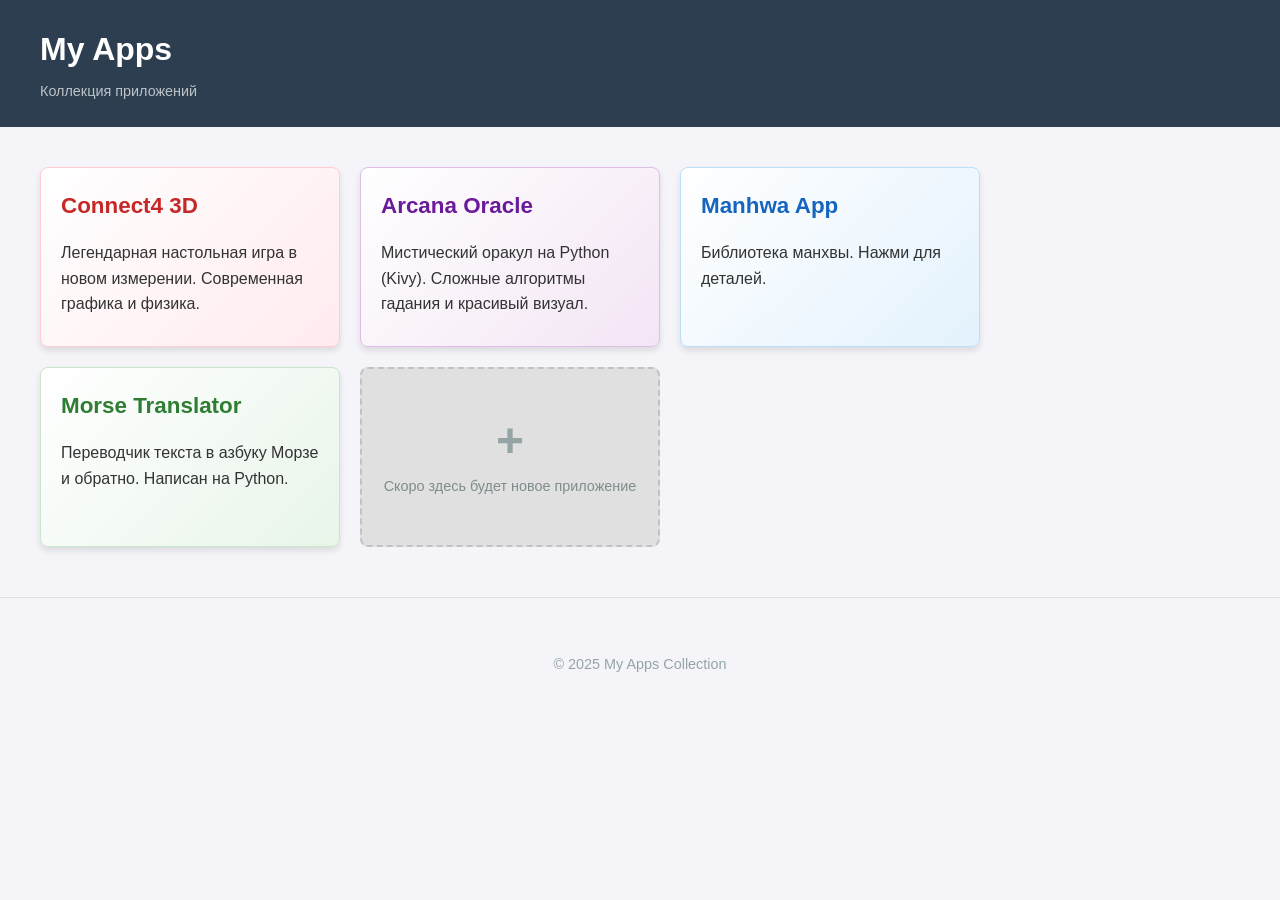
==== index.html @ 5fbd1485 "Fix folder structure" ====
<!DOCTYPE html>
<html lang="ru">

<head>
    <meta charset="UTF-8">
    <meta name="viewport" content="width=device-width, initial-scale=1.0">
    <title>My Apps</title>
    <link rel="stylesheet" href="style.css">
</head>

<body>

    <header>
        <a href="index.html" class="logo-link">
            <h1>My Apps</h1>
        </a>
        <p class="subtitle">Коллекция приложений</p>
    </header>

    <main class="container">

        <a href="connect4.html" class="app-card c4-style">
            <h2>Connect4 3D</h2>
            <p>Легендарная настольная игра в новом измерении. Современная графика и физика.</p>
        </a>

        <a href="tarot-app.html" class="app-card purple-style">
            <h2>Arcana Oracle</h2>
            <p>Мистический оракул на Python (Kivy). Сложные алгоритмы гадания и красивый визуал.</p>
        </a>

        <a href="manhwa-app.html" class="app-card manhwa-style">
            <h2>Manhwa App</h2>
            <p>Библиотека манхвы. Нажми для деталей.</p>
        </a>

        <a href="morse-app.html" class="app-card morse-style">
            <h2>Morse Translator</h2>
            <p>Переводчик текста в азбуку Морзе и обратно. Написан на Python.</p>
        </a>

        <div class="app-card placeholder">
            <h2>+</h2>
            <p>Скоро здесь будет новое приложение</p>
        </div>

    </main>
    <footer>
        <p>&copy; 2025 My Apps Collection</p>
    </footer>

</body>

</html>
---- style.css ----
/* Общие настройки */
body {
    font-family: 'Segoe UI', Tahoma, Geneva, Verdana, sans-serif;
    background-color: #f4f4f9;
    color: #333;
    margin: 0;
    padding: 0;
    line-height: 1.6;
}

/* --- ШАПКА (СЛЕВА) --- */
header {
    background-color: #2c3e50;
    color: white;
    padding: 1.5rem 40px;
    /* 40px отступ слева */
    text-align: left;
    /* Прижимаем текст влево */
}

/* Ссылка-заголовок "My Apps" */
.logo-link {
    text-decoration: none;
    color: white;
    display: inline-block;
}

.logo-link h1 {
    margin: 0;
    font-size: 2rem;
}

.logo-link:hover h1 {
    color: #3498db;
    /* Легкий эффект при наведении на лого */
}

.subtitle {
    margin: 5px 0 0 0;
    font-size: 0.9rem;
    color: #bdc3c7;
    font-weight: normal;
}

/* --- СЕТКА КАРТОЧЕК --- */
.container {
    /* Убрали margin: 0 auto, чтобы не центрировалось */
    margin: 40px;

    display: flex;
    /* Используем Flexbox для ряда */
    flex-wrap: wrap;
    /* Если не влезает — перенос на след. строку */
    gap: 20px;
    /* Расстояние между карточками */
}

/* --- СТИЛЬ КАРТОЧКИ --- */
.app-card {
    display: block;
    background: white;

    /* ФИКСИРОВАННЫЙ БЛОК */
    width: 300px;
    /* Ширина всегда 300px */
    height: 180px;
    /* Высота фиксирована, чтобы было ровно */

    padding: 20px;
    border-radius: 8px;
    box-shadow: 0 4px 6px rgba(0, 0, 0, 0.1);
    transition: transform 0.2s, box-shadow 0.2s;
    text-decoration: none;
    color: inherit;

    /* Чтобы текст внутри не прилипал к краям */
    box-sizing: border-box;
    overflow: hidden;
}

.app-card h2 {
    color: #2c3e50;
    font-size: 1.4rem;
    margin-top: 0;
    margin-bottom: 10px;
}

/* Эффект при наведении на активную карточку */
.app-card:not(.placeholder):hover {
    transform: translateY(-5px);
    box-shadow: 0 8px 15px rgba(0, 0, 0, 0.15);
    cursor: pointer;
}

/* --- СЕРЫЙ БЛОК (Плейсхолдер) --- */
.placeholder {
    background-color: #e0e0e0;
    /* Серый фон */
    border: 2px dashed #bdc3c7;
    /* Пунктирная рамка */
    color: #7f8c8d;
    box-shadow: none;
    /* Без тени */
    cursor: default;
    /* Курсор не меняется */
    display: flex;
    flex-direction: column;
    justify-content: center;
    align-items: center;
    text-align: center;
}

.placeholder h2 {
    font-size: 3rem;
    color: #95a5a6;
    margin: 0;
    line-height: 1;
}

.placeholder p {
    font-size: 0.9rem;
    margin: 10px 0 0 0;
}

footer {
    padding: 20px 40px;
    font-size: 0.9rem;
    color: #777;
    text-align: left;
}

/* --- СТИЛЬ ДЛЯ ЗЕЛЕНОЙ КАРТОЧКИ --- */

.morse-style {
    /* Градиент по диагонали: от белого к светло-зеленому */
    background: linear-gradient(135deg, #ffffff 0%, #e8f5e9 100%);

    /* Добавим тонкую зеленую рамку, чтобы выделить */
    border: 1px solid #c8e6c9;
}

/* Эффект при наведении (делаем градиент чуть насыщеннее) */
.morse-style:hover {
    background: linear-gradient(135deg, #f1f8e9 0%, #c8e6c9 100%);
    transform: translateY(-5px);
    /* Сохраняем эффект подъема */
}

/* Можно перекрасить заголовок в темно-зеленый для гармонии */
.morse-style h2 {
    color: #2e7d32;
}

/* --- СТИЛЬ ДЛЯ СИНЕЙ КАРТОЧКИ (Manhwa) --- */

.manhwa-style {
    /* Градиент: от белого к небесно-голубому */
    background: linear-gradient(135deg, #ffffff 0%, #e3f2fd 100%);

    /* Тонкая голубая рамка */
    border: 1px solid #bbdefb;
}

/* Эффект при наведении */
.manhwa-style:hover {
    /* Делаем синий чуть ярче */
    background: linear-gradient(135deg, #f5faff 0%, #bbdefb 100%);
    transform: translateY(-5px);
}

/* Заголовок темно-синий */
.manhwa-style h2 {
    color: #1565c0;
}

/* --- СТИЛЬ ДЛЯ ФИОЛЕТОВОЙ КАРТОЧКИ (Магия/Tarot) --- */
.purple-style {
    /* Градиент: от белого к глубокому фиолетовому */
    background: linear-gradient(135deg, #ffffff 0%, #f3e5f5 100%);
    border: 1px solid #e1bee7;
}

.purple-style:hover {
    background: linear-gradient(135deg, #fdfbff 0%, #e1bee7 100%);
    transform: translateY(-5px);
}

.purple-style h2 {
    color: #6a1b9a;
    /* Темно-фиолетовый заголовок */
}

/* --- ФУТЕР --- */
footer {
    text-align: center;
    /* Текст строго по центру */
    color: #95a5a6;
    /* Светло-серый цвет текста */
    padding: 40px 20px;
    /* Отступы: 40px сверху/снизу, 20px по бокам */
    margin-top: 50px;
    /* Отталкиваем футер вниз от контента */
    font-size: 0.9rem;
    /* Шрифт чуть меньше основного */

    /* Опционально: тонкая линия сверху, чтобы отделить от контента */
    border-top: 1px solid #e0e0e0;
}

/* --- СТИЛЬ ДЛЯ КРАСНОЙ КАРТОЧКИ (Connect4) --- */
.c4-style {
    /* Градиент: от белого к светло-красному */
    background: linear-gradient(135deg, #ffffff 0%, #ffebee 100%);
    border: 1px solid #ffcdd2;
}

.c4-style:hover {
    background: linear-gradient(135deg, #fffafb 0%, #ffcdd2 100%);
    transform: translateY(-5px);
}

.c4-style h2 {
    color: #c62828;
    /* Темно-красный заголовок */
}
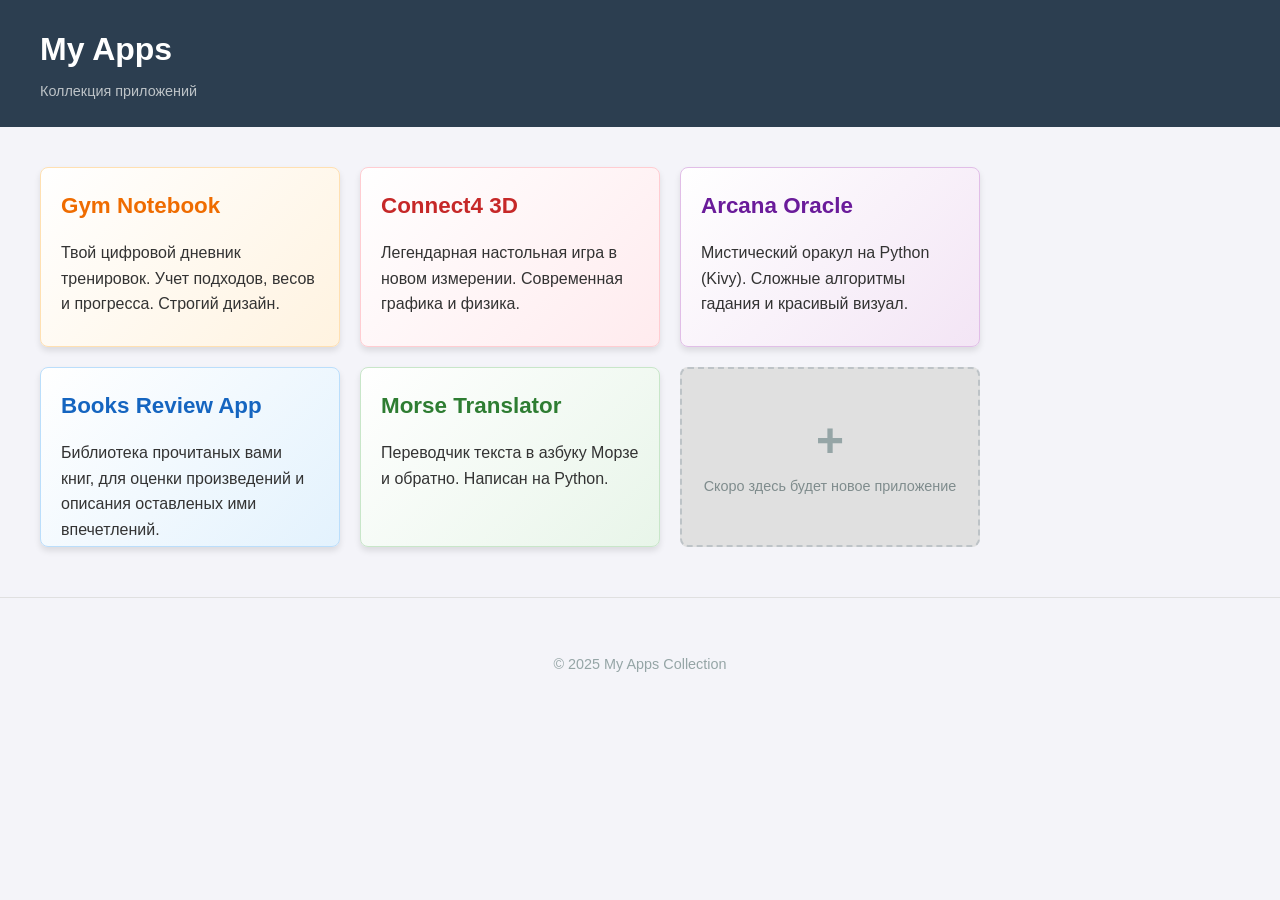
==== commit 778390e6: "gym-app added, minor changes otherwise" ====
--- a/index.html
+++ b/index.html
@@ -19,6 +19,11 @@
 
     <main class="container">
 
+        <a href="gym-app.html" class="app-card gym-style">
+            <h2>Gym Notebook</h2>
+            <p>Твой цифровой дневник тренировок. Учет подходов, весов и прогресса. Строгий дизайн.</p>
+        </a>
+
         <a href="connect4.html" class="app-card c4-style">
             <h2>Connect4 3D</h2>
             <p>Легендарная настольная игра в новом измерении. Современная графика и физика.</p>
@@ -30,8 +35,8 @@
         </a>
 
         <a href="manhwa-app.html" class="app-card manhwa-style">
-            <h2>Manhwa App</h2>
-            <p>Библиотека манхвы. Нажми для деталей.</p>
+            <h2>Books Review App</h2>
+            <p>Библиотека прочитаных вами книг, для оценки произведений и описания оставленых ими впечетлений. </p>
         </a>
 
         <a href="morse-app.html" class="app-card morse-style">
--- a/style.css
+++ b/style.css
@@ -222,4 +222,21 @@
 .c4-style h2 {
     color: #c62828;
     /* Темно-красный заголовок */
+}
+
+/* --- СТИЛЬ ДЛЯ СПОРТИВНОЙ КАРТОЧКИ (Gym) --- */
+.gym-style {
+    /* Градиент: от белого к светло-оранжевому */
+    background: linear-gradient(135deg, #ffffff 0%, #fff3e0 100%);
+    border: 1px solid #ffe0b2;
+}
+
+.gym-style:hover {
+    background: linear-gradient(135deg, #fff8f0 0%, #ffcc80 100%);
+    transform: translateY(-5px);
+}
+
+.gym-style h2 {
+    color: #ef6c00;
+    /* Темно-оранжевый заголовок */
 }
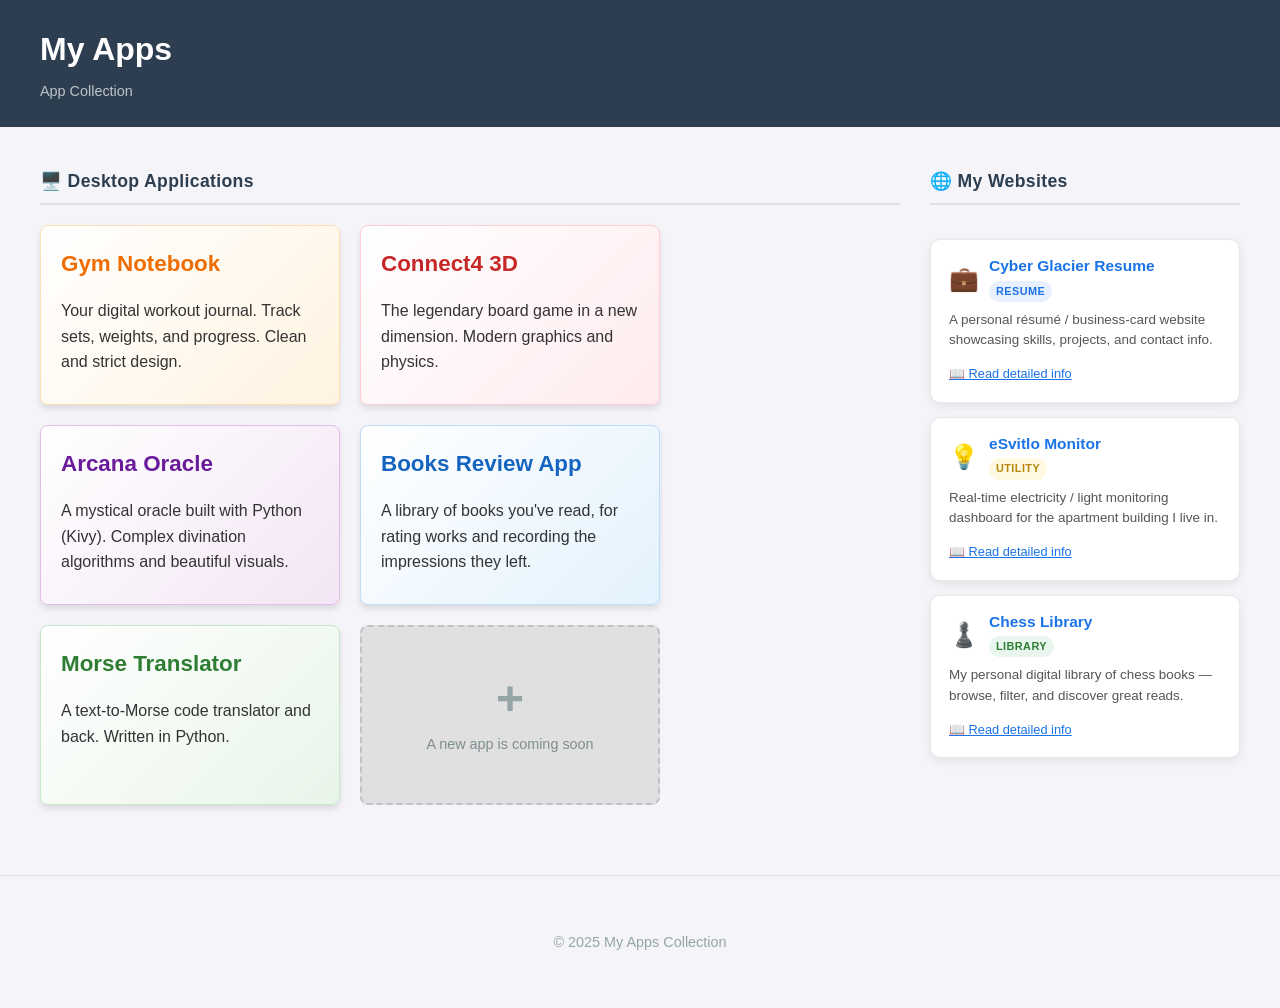
==== commit 972b741a: "web sites added, all eng, favicon" ====
--- a/index.html
+++ b/index.html
@@ -1,10 +1,11 @@
 <!DOCTYPE html>
-<html lang="ru">
+<html lang="en">
 
 <head>
     <meta charset="UTF-8">
     <meta name="viewport" content="width=device-width, initial-scale=1.0">
     <title>My Apps</title>
+    <link rel="icon" type="image/png" href="img/icon.png">
     <link rel="stylesheet" href="style.css">
 </head>
 
@@ -14,46 +15,563 @@
         <a href="index.html" class="logo-link">
             <h1>My Apps</h1>
         </a>
-        <p class="subtitle">Коллекция приложений</p>
+        <p class="subtitle">App Collection</p>
     </header>
 
-    <main class="container">
-
-        <a href="gym-app.html" class="app-card gym-style">
-            <h2>Gym Notebook</h2>
-            <p>Твой цифровой дневник тренировок. Учет подходов, весов и прогресса. Строгий дизайн.</p>
-        </a>
-
-        <a href="connect4.html" class="app-card c4-style">
-            <h2>Connect4 3D</h2>
-            <p>Легендарная настольная игра в новом измерении. Современная графика и физика.</p>
-        </a>
-
-        <a href="tarot-app.html" class="app-card purple-style">
-            <h2>Arcana Oracle</h2>
-            <p>Мистический оракул на Python (Kivy). Сложные алгоритмы гадания и красивый визуал.</p>
-        </a>
-
-        <a href="manhwa-app.html" class="app-card manhwa-style">
-            <h2>Books Review App</h2>
-            <p>Библиотека прочитаных вами книг, для оценки произведений и описания оставленых ими впечетлений. </p>
-        </a>
-
-        <a href="morse-app.html" class="app-card morse-style">
-            <h2>Morse Translator</h2>
-            <p>Переводчик текста в азбуку Морзе и обратно. Написан на Python.</p>
-        </a>
-
-        <div class="app-card placeholder">
-            <h2>+</h2>
-            <p>Скоро здесь будет новое приложение</p>
-        </div>
+    <main class="page-layout">
+
+        <!-- LEFT: Apps Grid -->
+        <section class="apps-section">
+            <h2 class="section-heading">🖥️ Desktop Applications</h2>
+            <div class="container">
+
+                <a href="gym-app.html" class="app-card gym-style">
+                    <h2>Gym Notebook</h2>
+                    <p>Your digital workout journal. Track sets, weights, and progress. Clean and strict design.</p>
+                </a>
+
+                <a href="connect4.html" class="app-card c4-style">
+                    <h2>Connect4 3D</h2>
+                    <p>The legendary board game in a new dimension. Modern graphics and physics.</p>
+                </a>
+
+                <a href="tarot-app.html" class="app-card purple-style">
+                    <h2>Arcana Oracle</h2>
+                    <p>A mystical oracle built with Python (Kivy). Complex divination algorithms and beautiful visuals.
+                    </p>
+                </a>
+
+                <a href="manhwa-app.html" class="app-card manhwa-style">
+                    <h2>Books Review App</h2>
+                    <p>A library of books you've read, for rating works and recording the impressions they left.</p>
+                </a>
+
+                <a href="morse-app.html" class="app-card morse-style">
+                    <h2>Morse Translator</h2>
+                    <p>A text-to-Morse code translator and back. Written in Python.</p>
+                </a>
+
+                <div class="app-card placeholder">
+                    <h2>+</h2>
+                    <p>A new app is coming soon</p>
+                </div>
+
+            </div>
+        </section>
+
+        <!-- RIGHT: Websites Panel -->
+        <aside class="websites-panel">
+            <h2 class="section-heading">🌐 My Websites</h2>
+
+            <!-- Site 1: Resume -->
+            <div class="site-card">
+                <div class="site-card-header">
+                    <span class="site-icon">💼</span>
+                    <div>
+                        <a href="https://den-dragonio.github.io/cyber-glacier-resume/" target="_blank"
+                            class="site-link">Cyber Glacier Resume</a>
+                        <span class="site-badge resume-badge">Resume</span>
+                    </div>
+                </div>
+                <p class="site-desc">A personal résumé / business-card website showcasing skills, projects, and contact
+                    info.</p>
+                <button class="read-more-btn" onclick="openSiteModal('resume')">📖 Read detailed info</button>
+            </div>
+
+            <!-- Site 2: Light Monitor -->
+            <div class="site-card">
+                <div class="site-card-header">
+                    <span class="site-icon">💡</span>
+                    <div>
+                        <a href="https://esvitlo-web.onrender.com/" target="_blank" class="site-link">eSvitlo
+                            Monitor</a>
+                        <span class="site-badge monitor-badge">Utility</span>
+                    </div>
+                </div>
+                <p class="site-desc">Real-time electricity / light monitoring dashboard for the apartment building I
+                    live in.</p>
+                <button class="read-more-btn" onclick="openSiteModal('esvitlo')">📖 Read detailed info</button>
+            </div>
+
+            <!-- Site 3: Chess Library -->
+            <div class="site-card">
+                <div class="site-card-header">
+                    <span class="site-icon">♟️</span>
+                    <div>
+                        <a href="https://chess-lib.onrender.com/" target="_blank" class="site-link">Chess Library</a>
+                        <span class="site-badge chess-badge">Library</span>
+                    </div>
+                </div>
+                <p class="site-desc">My personal digital library of chess books — browse, filter, and discover great
+                    reads.</p>
+                <button class="read-more-btn" onclick="openSiteModal('chess')">📖 Read detailed info</button>
+            </div>
+
+        </aside>
 
     </main>
+
     <footer>
         <p>&copy; 2025 My Apps Collection</p>
     </footer>
 
+    <!-- ===== MODALS ===== -->
+
+    <!-- Modal: Resume -->
+    <div id="modal-resume" class="site-modal-overlay" onclick="closeSiteModal(event, 'modal-resume')">
+        <div class="site-modal site-modal--wide">
+            <button class="site-modal-close" onclick="closeSiteModalBtn('modal-resume')">&times;</button>
+            <div class="site-modal-badge resume-badge">Portfolio · Vanilla Web · GitHub Pages</div>
+            <h2>💼 Cyber Glacier — Interactive Personal Portfolio</h2>
+            <a href="https://den-dragonio.github.io/cyber-glacier-resume/" target="_blank"
+                class="site-modal-url">den-dragonio.github.io/cyber-glacier-resume</a>
+
+            <!-- Overview -->
+            <div class="site-modal-section">
+                <h3>About the Project</h3>
+                <p>
+                    A personal portfolio / résumé website built entirely from scratch using a pure Vanilla Web Stack
+                    (HTML5, CSS3, JavaScript). The decision to avoid heavy front-end frameworks like React or Angular
+                    was deliberate — to prevent overengineering, keep the project lightweight, maximize loading speeds,
+                    and demonstrate a deep understanding of core DOM manipulation and browser rendering engines.
+                </p>
+            </div>
+
+            <!-- Tech Stack -->
+            <div class="site-modal-section">
+                <h3>⚙️ Tech Stack &amp; Architecture</h3>
+                <div class="esvitlo-stack-grid">
+                    <div class="stack-item">
+                        <span class="stack-icon">🏗️</span>
+                        <div>
+                            <strong>Core Stack</strong><br>
+                            <span>HTML5 · CSS3 · Vanilla JavaScript</span>
+                            <p>Zero dependencies, zero build step. Pure browser-native technologies for maximum
+                                portability and minimum overhead.</p>
+                        </div>
+                    </div>
+                    <div class="stack-item">
+                        <span class="stack-icon">🎨</span>
+                        <div>
+                            <strong>UI / CSS Architecture</strong><br>
+                            <span>CSS Grid · Flexbox · CSS Variables · backdrop-filter</span>
+                            <p>Mobile-first responsive layout powered by Grid + Flexbox. Glassmorphism aesthetic via
+                                <code>backdrop-filter</code>. Color palette managed through CSS Custom Properties.
+                            </p>
+                        </div>
+                    </div>
+                    <div class="stack-item">
+                        <span class="stack-icon">⚡</span>
+                        <div>
+                            <strong>JS Performance</strong><br>
+                            <span>requestAnimationFrame · DOM Lifecycle Management</span>
+                            <p>Physics-based background animation driven by <code>requestAnimationFrame</code> instead
+                                of <code>setInterval</code>, synchronized with the display refresh rate for smooth 60
+                                FPS.</p>
+                        </div>
+                    </div>
+                    <div class="stack-item">
+                        <span class="stack-icon">🚀</span>
+                        <div>
+                            <strong>Infrastructure &amp; CI/CD</strong><br>
+                            <span>Git · GitHub Pages</span>
+                            <p>Strict version control with Git. Auto-deploy via GitHub Pages — every push to
+                                <code>main</code> instantly goes live in production.
+                            </p>
+                        </div>
+                    </div>
+                </div>
+            </div>
+
+            <!-- Deep-dive: Design -->
+            <div class="site-modal-section">
+                <h3>🎨 UI/UX & CSS Architecture</h3>
+                <ul class="resume-highlights">
+                    <li>
+                        <strong>Glassmorphism Engine:</strong> The frosted-glass UI is achieved entirely via the CSS
+                        <code>backdrop-filter</code> property — no pre-rendered background images or heavy assets
+                        required.
+                    </li>
+                    <li>
+                        <strong>Maintainable Theming:</strong> All palette values are stored in CSS Custom Properties
+                        (variables), making global style changes a single-line edit.
+                    </li>
+                    <li>
+                        <strong>Responsive Layout:</strong> A mobile-first strategy using CSS Grid and Flexbox ensures
+                        the layout scales flawlessly from small phones to wide desktop monitors.
+                    </li>
+                </ul>
+            </div>
+
+            <!-- Deep-dive: JS -->
+            <div class="site-modal-section">
+                <h3>⚡ JavaScript Performance &amp; Memory Management</h3>
+                <ul class="resume-highlights">
+                    <li>
+                        <strong>Thread Optimization:</strong> The dynamic physics-based background animation is driven
+                        by <code>requestAnimationFrame</code> — not <code>setInterval</code> — synchronizing
+                        every frame with the hardware display refresh rate and guaranteeing smooth 60 FPS rendering
+                        without blocking the main thread.
+                    </li>
+                    <li>
+                        <strong>Garbage Collection Handling:</strong> A strict cleanup mechanism monitors the lifecycle
+                        of every animated DOM element. Once an element moves off-screen, it is immediately removed from
+                        the DOM and cleared from tracking arrays — preventing memory leaks and reducing the Garbage
+                        Collector's workload.
+                    </li>
+                </ul>
+            </div>
+
+            <!-- Engineering decisions -->
+            <div class="site-modal-section">
+                <h3>🧠 Key Engineering Decisions</h3>
+                <ul class="esvitlo-achievements resume-achievements">
+                    <li><strong>No Framework Overhead:</strong> Vanilla stack was chosen deliberately to avoid
+                        React/Angular overhead, keeping the bundle at near-zero bytes and page load near-instant.</li>
+                    <li><strong>Frutiger Aero Aesthetic:</strong> The "Cyber Glacier" Glassmorphism design language was
+                        implemented entirely in CSS without any third-party UI libraries.</li>
+                    <li><strong>Fluid Animations at 60 FPS:</strong> <code>requestAnimationFrame</code>-based loop
+                        ensures animations are hardware-synchronized and never cause jank or dropped frames.</li>
+                    <li><strong>GitHub Pages CI/CD:</strong> Zero-configuration deployment pipeline — pushing to
+                        <code>main</code> auto-publishes to production with no manual steps.
+                    </li>
+                </ul>
+            </div>
+
+            <a href="https://den-dragonio.github.io/cyber-glacier-resume/" target="_blank"
+                class="site-modal-btn resume-btn">🔗 Visit Website</a>
+        </div>
+    </div>
+
+    <!-- Modal: eSvitlo -->
+    <div id="modal-esvitlo" class="site-modal-overlay" onclick="closeSiteModal(event, 'modal-esvitlo')">
+        <div class="site-modal site-modal--wide">
+            <button class="site-modal-close" onclick="closeSiteModalBtn('modal-esvitlo')">&times;</button>
+            <div class="site-modal-badge monitor-badge">IoT · Full-Stack · Utility</div>
+            <h2>💡 E-Svitlo — Real-Time IoT Power Outage Monitor</h2>
+            <a href="https://esvitlo-web.onrender.com/" target="_blank"
+                class="site-modal-url">esvitlo-web.onrender.com</a>
+
+            <!-- About -->
+            <div class="site-modal-section">
+                <h3>About the Project</h3>
+                <p>
+                    E-Svitlo is a full-stack IoT system for real-time electricity outage monitoring and instant
+                    Telegram alerts. A physical ESP8266 microcontroller connected to the apartment's home network
+                    sends a heartbeat to Firebase every 15 seconds. A Node.js backend continuously analyses these
+                    heartbeats and notifies subscribed users via Telegram the moment power goes out or comes back.
+                    A responsive web dashboard shows the live status and a Chart.js power availability history.
+                </p>
+            </div>
+
+            <!-- Tech Stack -->
+            <div class="site-modal-section">
+                <h3>⚙️ Core Components &amp; Tech Stack</h3>
+                <div class="esvitlo-stack-grid">
+                    <div class="stack-item">
+                        <span class="stack-icon">🔌</span>
+                        <div>
+                            <strong>Hardware Node</strong><br>
+                            <span>ESP8266 · C++ · Arduino IDE</span>
+                            <p>Sends an HTTP PUT to Firebase every 15 s, updating a <code>last_heartbeat</code>
+                                timestamp. Acts as a "dumb" scout with minimal failure points.</p>
+                        </div>
+                    </div>
+                    <div class="stack-item">
+                        <span class="stack-icon">🔥</span>
+                        <div>
+                            <strong>Database</strong><br>
+                            <span>Firebase Realtime Database</span>
+                            <p>Single source of truth — stores live heartbeat, state-change history, and user
+                                notification preferences.</p>
+                        </div>
+                    </div>
+                    <div class="stack-item">
+                        <span class="stack-icon">🟢</span>
+                        <div>
+                            <strong>Backend Application</strong><br>
+                            <span>Node.js · Express · Telegraf</span>
+                            <p>Polls Firebase every 30 s, calculates durations, handles edge cases, writes history, and
+                                dispatches Telegram notifications.</p>
+                        </div>
+                    </div>
+                    <div class="stack-item">
+                        <span class="stack-icon">🌐</span>
+                        <div>
+                            <strong>Web Dashboard</strong><br>
+                            <span>HTML · CSS · Vanilla JS · Chart.js</span>
+                            <p>Responsive, iOS-styled interface. Connects to Firebase via WebSockets for zero-latency
+                                updates. Includes Telegram Login Widget.</p>
+                        </div>
+                    </div>
+                </div>
+            </div>
+
+            <!-- Architecture Diagrams carousel -->
+            <div class="site-modal-section">
+                <h3>📐 Architecture &amp; Workflow Diagrams</h3>
+                <div class="diag-carousel">
+                    <button class="diag-btn diag-prev" onclick="diagSlide('esvitlo', -1)">&#10094;</button>
+                    <div class="diag-track" id="diag-esvitlo">
+                        <div class="diag-slide active">
+                            <img src="img/ESVITLO/Component Diagram.png" alt="Component Diagram">
+                            <p class="diag-caption"><strong>2.1 Component Diagram</strong> — Decoupled, event-driven
+                                architecture of the system.</p>
+                        </div>
+                        <div class="diag-slide">
+                            <img src="img/ESVITLO/Sequence Diagram.png" alt="Sequence Diagram">
+                            <p class="diag-caption"><strong>2.2 Sequence Diagram</strong> — Fault-tolerant outage
+                                detection with a 5-minute buffer against false positives.</p>
+                        </div>
+                        <div class="diag-slide">
+                            <img src="img/ESVITLO/Deployment Diagram.png" alt="Deployment Diagram">
+                            <p class="diag-caption"><strong>2.3 Deployment Diagram</strong> — Distributed architecture
+                                across local hardware, cloud, and third-party APIs.</p>
+                        </div>
+                        <div class="diag-slide">
+                            <img src="img/ESVITLO/State Machine Diagram.png" alt="State Machine Diagram">
+                            <p class="diag-caption"><strong>2.4 State Machine</strong> — Introduces a "Pending Outage"
+                                buffer state to eliminate false positives from ISP latency.</p>
+                        </div>
+                        <div class="diag-slide">
+                            <img src="img/ESVITLO/Entity-Control (Class) Diagram.png" alt="Entity-Control Diagram">
+                            <p class="diag-caption"><strong>2.5 Entity-Control Diagram</strong> — Firebase data
+                                structures &amp; Node.js module mapping with clear separation of concerns.</p>
+                        </div>
+                        <div class="diag-slide">
+                            <img src="img/ESVITLO/Activity Diagram.png" alt="Activity Diagram">
+                            <p class="diag-caption"><strong>2.6 Activity Diagram</strong> — Backend monitoring loop:
+                                fetch heartbeat → calculate delta → log history → dispatch Telegram alerts.</p>
+                        </div>
+                    </div>
+                    <button class="diag-btn diag-next" onclick="diagSlide('esvitlo', 1)">&#10095;</button>
+                </div>
+                <div class="diag-dots" id="dots-esvitlo">
+                    <span class="diag-dot active" onclick="diagGoTo('esvitlo',0)"></span>
+                    <span class="diag-dot" onclick="diagGoTo('esvitlo',1)"></span>
+                    <span class="diag-dot" onclick="diagGoTo('esvitlo',2)"></span>
+                    <span class="diag-dot" onclick="diagGoTo('esvitlo',3)"></span>
+                    <span class="diag-dot" onclick="diagGoTo('esvitlo',4)"></span>
+                    <span class="diag-dot" onclick="diagGoTo('esvitlo',5)"></span>
+                </div>
+            </div>
+
+            <!-- Key Engineering Achievements -->
+            <div class="site-modal-section">
+                <h3>🏆 Key Engineering Achievements</h3>
+                <ul class="esvitlo-achievements">
+                    <li><strong>Fault Tolerance &amp; Debouncing:</strong> 5-minute threshold logic eliminates false
+                        notifications caused by unstable Wi-Fi and ISP packet loss, while maintaining accurate downtime
+                        tracking.</li>
+                    <li><strong>Decoupled Architecture:</strong> The web dashboard reads directly from Firebase, so
+                        users see live status and historical graphs even if the Node.js backend goes down temporarily.
+                    </li>
+                    <li><strong>Efficient State Management:</strong> <code>lastKnownStatus</code> is held in memory;
+                        precise outage durations are derived by diffing the last hardware heartbeat timestamp against
+                        recovery time.</li>
+                    <li><strong>Secure Authentication:</strong> Native Telegram Login Widget integration — user data is
+                        passed to the Node.js API to set notification preferences without a separate password system.
+                    </li>
+                    <li><strong>Hardware/Software Integration:</strong> Bridges low-level C++ network requests (ESP8266)
+                        with a modern Cloud/NoSQL environment and a high-level JavaScript application.</li>
+                </ul>
+            </div>
+
+            <!-- Trade-offs -->
+            <div class="site-modal-section">
+                <h3>⚠️ Technical Trade-offs &amp; Limitations</h3>
+                <ul class="esvitlo-tradeoffs">
+                    <li><strong>Polling vs. Event-Driven:</strong> Polling every 30 s is reliable for an MVP but would
+                        generate excessive Firebase reads at scale. Future migration: Firebase Cloud Functions or
+                        server-side <code>.on('value')</code> listeners.</li>
+                    <li><strong>Free-Tier Infrastructure:</strong> UptimeRobot keeps the Render backend awake —
+                        acceptable for now but requires refactoring on a dedicated VPS.</li>
+                    <li><strong>Hardware "Blind Spot":</strong> The ESP8266 cannot distinguish a power outage from an
+                        ISP failure. If power is present but the internet drops, the system logs it as an outage.</li>
+                </ul>
+            </div>
+
+            <!-- Conclusion -->
+            <div class="site-modal-section">
+                <h3>📝 Conclusion</h3>
+                <p>
+                    E-Svitlo demonstrates full-stack development skills and a deep understanding of distributed systems
+                    —
+                    integrating low-level hardware with modern web technologies, designing resilient cloud
+                    architectures,
+                    and making pragmatic engineering decisions to deliver a reliable product despite infrastructure
+                    constraints.
+                </p>
+            </div>
+
+            <a href="https://esvitlo-web.onrender.com/" target="_blank" class="site-modal-btn monitor-btn">🔗 Visit
+                Website</a>
+        </div>
+    </div>
+
+    <!-- Modal: Chess Library -->
+    <div id="modal-chess" class="site-modal-overlay" onclick="closeSiteModal(event, 'modal-chess')">
+        <div class="site-modal site-modal--wide">
+            <button class="site-modal-close" onclick="closeSiteModalBtn('modal-chess')">&times;</button>
+            <div class="site-modal-badge chess-badge">Library · Full-Stack · Cloud</div>
+            <h2>♟️ Chess Vault Web — Chess Literature Library</h2>
+            <a href="https://chess-lib.onrender.com/" target="_blank" class="site-modal-url">chess-lib.onrender.com</a>
+
+            <!-- Overview -->
+            <div class="site-modal-section">
+                <h3>About the Project</h3>
+                <p>
+                    Chess Vault Web is a responsive web application designed to host and manage a vast library of
+                    chess literature. It leverages modern cloud technologies to provide real-time updates and secure
+                    access to resources. The UI is built with a mobile-first approach to ensure a high-quality
+                    reading experience on any device.
+                </p>
+            </div>
+
+            <!-- Tech Stack -->
+            <div class="site-modal-section">
+                <h3>⚙️ Key Technical Processes</h3>
+                <div class="esvitlo-stack-grid">
+                    <div class="stack-item">
+                        <span class="stack-icon">🚀</span>
+                        <div>
+                            <strong>Version Control &amp; CI/CD</strong><br>
+                            <span>GitHub · Render</span>
+                            <p>Repository hosted on GitHub. Render auto-deploys on every commit to <code>main</code>,
+                                keeping the live site always up to date.</p>
+                        </div>
+                    </div>
+                    <div class="stack-item">
+                        <span class="stack-icon">⚡</span>
+                        <div>
+                            <strong>Real-Time Data</strong><br>
+                            <span>Firebase Firestore · onSnapshot</span>
+                            <p>A "News" system tracks library updates (new sections A, B, VGD…). <code>onSnapshot</code>
+                                listeners reflect changes instantly — no page reload needed.</p>
+                        </div>
+                    </div>
+                    <div class="stack-item">
+                        <span class="stack-icon">🔒</span>
+                        <div>
+                            <strong>Security Architecture</strong><br>
+                            <span>Google Cloud · Firebase Auth · Firestore Rules</span>
+                            <p>API keys restricted to authorized HTTP referrers. Domain whitelisting in Firebase Auth.
+                                Granular Firestore rules: public read, admin-only write.</p>
+                        </div>
+                    </div>
+                    <div class="stack-item">
+                        <span class="stack-icon">📱</span>
+                        <div>
+                            <strong>Mobile-First UI</strong><br>
+                            <span>HTML · CSS · Media Queries · Vanilla JS</span>
+                            <p>Built with a mobile-first approach using CSS Media Queries to guarantee readability and
+                                usability on small screens.</p>
+                        </div>
+                    </div>
+                </div>
+            </div>
+
+            <!-- Diagrams carousel -->
+            <div class="site-modal-section">
+                <h3>📐 UML Diagrams</h3>
+                <div class="diag-carousel">
+                    <button class="diag-btn diag-prev" onclick="diagSlide('chess', -1)">&#10094;</button>
+                    <div class="diag-track" id="diag-chess">
+                        <div class="diag-slide active">
+                            <img src="img/chess-lib/System Architecture Diagram.png" alt="System Architecture Diagram">
+                            <p class="diag-caption"><strong>1. System Architecture Diagram</strong> — How GitHub,
+                                Render, and Firebase interact within the project.</p>
+                        </div>
+                        <div class="diag-slide">
+                            <img src="img/chess-lib/News Update Sequence Diagram.png"
+                                alt="News Update Sequence Diagram">
+                            <p class="diag-caption"><strong>2. News Update Sequence Diagram</strong> — How adding a new
+                                chess section (e.g., "VGD") propagates from admin to end user in real time.</p>
+                        </div>
+                    </div>
+                    <button class="diag-btn diag-next" onclick="diagSlide('chess', 1)">&#10095;</button>
+                </div>
+                <div class="diag-dots" id="dots-chess">
+                    <span class="diag-dot active" onclick="diagGoTo('chess',0)"></span>
+                    <span class="diag-dot" onclick="diagGoTo('chess',1)"></span>
+                </div>
+            </div>
+
+            <!-- Key Skills -->
+            <div class="site-modal-section">
+                <h3>🎓 Key Skills Demonstrated</h3>
+                <ul class="esvitlo-achievements chess-achievements">
+                    <li><strong>Full-Stack Integration:</strong> Connecting a frontend UI with a NoSQL Firebase backend
+                        to handle real-time data updates via <code>onSnapshot</code> listeners.</li>
+                    <li><strong>Cloud Security:</strong> Implementing API key restrictions, domain whitelisting, and
+                        Firestore rules to protect resources — read-only for public, write-only for admin.</li>
+                    <li><strong>Responsive Design:</strong> Mobile-first CSS ensures a high-quality user experience
+                        across all screen sizes and devices.</li>
+                    <li><strong>Infrastructure Management:</strong> Configuring an automated CI/CD pipeline via GitHub +
+                        Render for efficient and reliable deployments on every commit.</li>
+                </ul>
+            </div>
+
+            <a href="https://chess-lib.onrender.com/" target="_blank" class="site-modal-btn chess-btn">🔗 Visit
+                Website</a>
+        </div>
+    </div>
+
+    <script src="script.js"></script>
+    <script>
+        function openSiteModal(id) {
+            document.getElementById('modal-' + id).classList.add('active');
+            document.body.style.overflow = 'hidden';
+        }
+        function closeSiteModalBtn(modalId) {
+            document.getElementById(modalId).classList.remove('active');
+            document.body.style.overflow = '';
+        }
+        function closeSiteModal(event, modalId) {
+            if (event.target === document.getElementById(modalId)) {
+                document.getElementById(modalId).classList.remove('active');
+                document.body.style.overflow = '';
+            }
+        }
+        document.addEventListener('keydown', function (e) {
+            if (e.key === 'Escape') {
+                document.querySelectorAll('.site-modal-overlay.active').forEach(function (m) {
+                    m.classList.remove('active');
+                });
+                document.body.style.overflow = '';
+            }
+        });
+
+        /* ---- Diagram Carousel ---- */
+        var diagIndex = {};
+        function diagSlide(id, dir) {
+            var track = document.getElementById('diag-' + id);
+            var slides = track.querySelectorAll('.diag-slide');
+            var n = slides.length;
+            var cur = diagIndex[id] || 0;
+            slides[cur].classList.remove('active');
+            cur = (cur + dir + n) % n;
+            diagIndex[id] = cur;
+            slides[cur].classList.add('active');
+            updateDots(id, cur, n);
+        }
+        function diagGoTo(id, idx) {
+            var track = document.getElementById('diag-' + id);
+            var slides = track.querySelectorAll('.diag-slide');
+            var cur = diagIndex[id] || 0;
+            slides[cur].classList.remove('active');
+            slides[idx].classList.add('active');
+            diagIndex[id] = idx;
+            updateDots(id, idx, slides.length);
+        }
+        function updateDots(id, cur, n) {
+            var dots = document.querySelectorAll('#dots-' + id + ' .diag-dot');
+            dots.forEach(function (d, i) {
+                d.classList.toggle('active', i === cur);
+            });
+        }
+    </script>
+
 </body>
 
 </html>
--- a/style.css
+++ b/style.css
@@ -239,4 +239,515 @@
 .gym-style h2 {
     color: #ef6c00;
     /* Темно-оранжевый заголовок */
+}
+
+/* =============================================
+   PAGE LAYOUT — two-column (apps + sidebar)
+   ============================================= */
+.page-layout {
+    display: flex;
+    align-items: flex-start;
+    gap: 30px;
+    padding: 40px 40px 20px 40px;
+}
+
+.apps-section {
+    flex: 1;
+    min-width: 0;
+}
+
+.section-heading {
+    font-size: 1.1rem;
+    font-weight: 700;
+    color: #2c3e50;
+    margin: 0 0 20px 0;
+    padding-bottom: 8px;
+    border-bottom: 2px solid #e0e0e0;
+    letter-spacing: 0.02em;
+}
+
+/* Remove the old standalone margin from .container since it's now inside .apps-section */
+.apps-section .container {
+    margin: 0;
+    padding: 0;
+}
+
+/* =============================================
+   WEBSITES SIDEBAR
+   ============================================= */
+.websites-panel {
+    width: 310px;
+    flex-shrink: 0;
+    display: flex;
+    flex-direction: column;
+    gap: 14px;
+}
+
+/* ---- Site Card ---- */
+.site-card {
+    background: #fff;
+    border-radius: 10px;
+    padding: 16px 18px;
+    box-shadow: 0 3px 10px rgba(0, 0, 0, 0.08);
+    border: 1px solid #e8e8e8;
+    transition: transform 0.18s, box-shadow 0.18s;
+}
+
+.site-card:hover {
+    transform: translateY(-3px);
+    box-shadow: 0 6px 18px rgba(0, 0, 0, 0.12);
+}
+
+.site-card-header {
+    display: flex;
+    align-items: center;
+    gap: 10px;
+    margin-bottom: 8px;
+}
+
+.site-icon {
+    font-size: 1.5rem;
+    line-height: 1;
+}
+
+.site-link {
+    display: block;
+    font-weight: 700;
+    font-size: 0.97rem;
+    color: #1a73e8;
+    text-decoration: none;
+    line-height: 1.3;
+}
+
+.site-link:hover {
+    text-decoration: underline;
+}
+
+.site-badge {
+    display: inline-block;
+    font-size: 0.68rem;
+    font-weight: 700;
+    letter-spacing: 0.04em;
+    text-transform: uppercase;
+    padding: 2px 7px;
+    border-radius: 20px;
+    margin-top: 3px;
+}
+
+.resume-badge {
+    background: #e8f0fe;
+    color: #1a73e8;
+}
+
+.monitor-badge {
+    background: #fef9e0;
+    color: #b8860b;
+}
+
+.chess-badge {
+    background: #e9f6ee;
+    color: #2e7d32;
+}
+
+.site-desc {
+    font-size: 0.84rem;
+    color: #555;
+    margin: 0 0 10px 0;
+    line-height: 1.5;
+}
+
+.read-more-btn {
+    background: none;
+    border: none;
+    padding: 0;
+    font-size: 0.8rem;
+    color: #1a73e8;
+    cursor: pointer;
+    text-decoration: underline;
+    font-family: inherit;
+    transition: color 0.15s;
+}
+
+.read-more-btn:hover {
+    color: #0d47a1;
+}
+
+/* =============================================
+   SITE DETAIL MODALS
+   ============================================= */
+.site-modal-overlay {
+    display: none;
+    position: fixed;
+    inset: 0;
+    background: rgba(0, 0, 0, 0.55);
+    z-index: 1000;
+    align-items: center;
+    justify-content: center;
+    padding: 20px;
+    backdrop-filter: blur(3px);
+}
+
+.site-modal-overlay.active {
+    display: flex;
+}
+
+.site-modal {
+    background: #fff;
+    border-radius: 14px;
+    padding: 36px 40px 32px 40px;
+    max-width: 560px;
+    width: 100%;
+    max-height: 85vh;
+    overflow-y: auto;
+    position: relative;
+    box-shadow: 0 20px 60px rgba(0, 0, 0, 0.25);
+    animation: modalIn 0.22s ease;
+}
+
+@keyframes modalIn {
+    from {
+        opacity: 0;
+        transform: translateY(20px) scale(0.97);
+    }
+
+    to {
+        opacity: 1;
+        transform: translateY(0) scale(1);
+    }
+}
+
+.site-modal-close {
+    position: absolute;
+    top: 14px;
+    right: 16px;
+    background: none;
+    border: none;
+    font-size: 1.5rem;
+    color: #999;
+    cursor: pointer;
+    line-height: 1;
+    transition: color 0.15s;
+}
+
+.site-modal-close:hover {
+    color: #333;
+}
+
+.site-modal h2 {
+    margin: 8px 0 4px 0;
+    font-size: 1.4rem;
+    color: #2c3e50;
+}
+
+.site-modal-url {
+    font-size: 0.8rem;
+    color: #1a73e8;
+    text-decoration: none;
+    display: inline-block;
+    margin-bottom: 20px;
+    word-break: break-all;
+}
+
+.site-modal-url:hover {
+    text-decoration: underline;
+}
+
+.site-modal-section {
+    margin-bottom: 18px;
+}
+
+.site-modal-section h3 {
+    font-size: 0.95rem;
+    color: #2c3e50;
+    margin: 0 0 6px 0;
+    font-weight: 700;
+}
+
+.site-modal-section p,
+.site-modal-section ul {
+    font-size: 0.88rem;
+    color: #555;
+    margin: 0;
+    line-height: 1.6;
+    padding-left: 18px;
+}
+
+.site-modal-btn {
+    display: inline-block;
+    margin-top: 10px;
+    padding: 10px 22px;
+    border-radius: 8px;
+    color: #fff;
+    text-decoration: none;
+    font-size: 0.88rem;
+    font-weight: 700;
+    transition: opacity 0.15s, transform 0.15s;
+}
+
+.site-modal-btn:hover {
+    opacity: 0.88;
+    transform: translateY(-1px);
+}
+
+.resume-btn {
+    background: #1a73e8;
+}
+
+.monitor-btn {
+    background: #c8960c;
+}
+
+.chess-btn {
+    background: #2e7d32;
+}
+
+/* =============================================
+   RESPONSIVE — stack on small screens
+   ============================================= */
+@media (max-width: 920px) {
+    .page-layout {
+        flex-direction: column;
+        padding: 24px 20px;
+    }
+
+    .websites-panel {
+        width: 100%;
+    }
+}
+
+/* =============================================
+   ESVITLO MODAL — Wide variant
+   ============================================= */
+.site-modal--wide {
+    max-width: 720px;
+}
+
+/* ---- Tech Stack grid ---- */
+.esvitlo-stack-grid {
+    display: grid;
+    grid-template-columns: 1fr 1fr;
+    gap: 12px;
+    margin-top: 8px;
+}
+
+@media (max-width: 600px) {
+    .esvitlo-stack-grid {
+        grid-template-columns: 1fr;
+    }
+}
+
+.stack-item {
+    display: flex;
+    gap: 10px;
+    background: #f8f9fa;
+    border: 1px solid #e9ecef;
+    border-radius: 8px;
+    padding: 12px;
+    align-items: flex-start;
+}
+
+.stack-icon {
+    font-size: 1.4rem;
+    line-height: 1;
+    flex-shrink: 0;
+}
+
+.stack-item strong {
+    font-size: 0.88rem;
+    color: #2c3e50;
+}
+
+.stack-item span {
+    font-size: 0.75rem;
+    color: #1a73e8;
+    font-weight: 600;
+}
+
+.stack-item p {
+    font-size: 0.78rem;
+    color: #666;
+    margin: 4px 0 0 0;
+    line-height: 1.5;
+    padding-left: 0 !important;
+}
+
+.stack-item code {
+    background: #eef2ff;
+    color: #4338ca;
+    padding: 1px 4px;
+    border-radius: 3px;
+    font-size: 0.76rem;
+}
+
+/* ---- Diagram Carousel ---- */
+.diag-carousel {
+    display: flex;
+    align-items: center;
+    gap: 8px;
+    margin-top: 8px;
+}
+
+.diag-track {
+    flex: 1;
+    overflow: hidden;
+    border-radius: 8px;
+    border: 1px solid #e0e0e0;
+    background: #f5f5f5;
+}
+
+.diag-slide {
+    display: none;
+    flex-direction: column;
+    align-items: center;
+}
+
+.diag-slide.active {
+    display: flex;
+}
+
+.diag-slide img {
+    width: 100%;
+    height: auto;
+    max-height: 300px;
+    object-fit: contain;
+    padding: 8px;
+    box-sizing: border-box;
+}
+
+.diag-caption {
+    font-size: 0.78rem;
+    color: #555;
+    text-align: center;
+    padding: 6px 12px 10px;
+    margin: 0;
+    border-top: 1px solid #e0e0e0;
+    background: #fff;
+    width: 100%;
+    box-sizing: border-box;
+}
+
+.diag-btn {
+    background: #f0f0f0;
+    border: 1px solid #ddd;
+    border-radius: 50%;
+    width: 32px;
+    height: 32px;
+    font-size: 0.85rem;
+    cursor: pointer;
+    flex-shrink: 0;
+    display: flex;
+    align-items: center;
+    justify-content: center;
+    transition: background 0.15s;
+    line-height: 1;
+}
+
+.diag-btn:hover {
+    background: #ddd;
+}
+
+/* ---- Dots ---- */
+.diag-dots {
+    display: flex;
+    justify-content: center;
+    gap: 6px;
+    margin-top: 8px;
+}
+
+.diag-dot {
+    width: 8px;
+    height: 8px;
+    border-radius: 50%;
+    background: #ccc;
+    cursor: pointer;
+    transition: background 0.15s;
+}
+
+.diag-dot.active {
+    background: #c8960c;
+}
+
+/* ---- Achievement & Tradeoff lists ---- */
+.esvitlo-achievements,
+.esvitlo-tradeoffs {
+    padding-left: 0;
+    list-style: none;
+    margin: 0;
+}
+
+.esvitlo-achievements li,
+.esvitlo-tradeoffs li {
+    font-size: 0.85rem;
+    color: #444;
+    padding: 8px 10px 8px 14px;
+    border-left: 3px solid #c8960c;
+    margin-bottom: 8px;
+    background: #fffdf0;
+    border-radius: 0 6px 6px 0;
+    line-height: 1.5;
+}
+
+.esvitlo-tradeoffs li {
+    border-left-color: #d32f2f;
+    background: #fff8f8;
+}
+
+.esvitlo-achievements code,
+.esvitlo-tradeoffs code {
+    background: #f0f0f0;
+    padding: 1px 4px;
+    border-radius: 3px;
+    font-size: 0.8rem;
+    color: #4338ca;
+}
+
+/* Chess modal — green accent overrides */
+.chess-achievements li {
+    border-left-color: #2e7d32;
+    background: #f1f8f2;
+}
+
+#dots-chess .diag-dot.active {
+    background: #2e7d32;
+}
+
+/* =============================================
+   RESUME MODAL — specific styles
+   ============================================= */
+
+/* Plain bullet list used for detail deep-dives */
+.resume-highlights {
+    list-style: none;
+    padding-left: 0;
+    margin: 0;
+}
+
+.resume-highlights li {
+    font-size: 0.85rem;
+    color: #444;
+    padding: 8px 10px 8px 14px;
+    border-left: 3px solid #1a73e8;
+    margin-bottom: 8px;
+    background: #f0f4ff;
+    border-radius: 0 6px 6px 0;
+    line-height: 1.55;
+}
+
+.resume-highlights li code {
+    background: #dce8ff;
+    color: #1a47b8;
+    padding: 1px 4px;
+    border-radius: 3px;
+    font-size: 0.78rem;
+}
+
+/* Key decisions list — same base as esvitlo-achievements but blue accent */
+.resume-achievements li {
+    border-left-color: #1a73e8;
+    background: #f0f4ff;
+}
+
+.resume-achievements li code {
+    background: #dce8ff;
+    color: #1a47b8;
 }
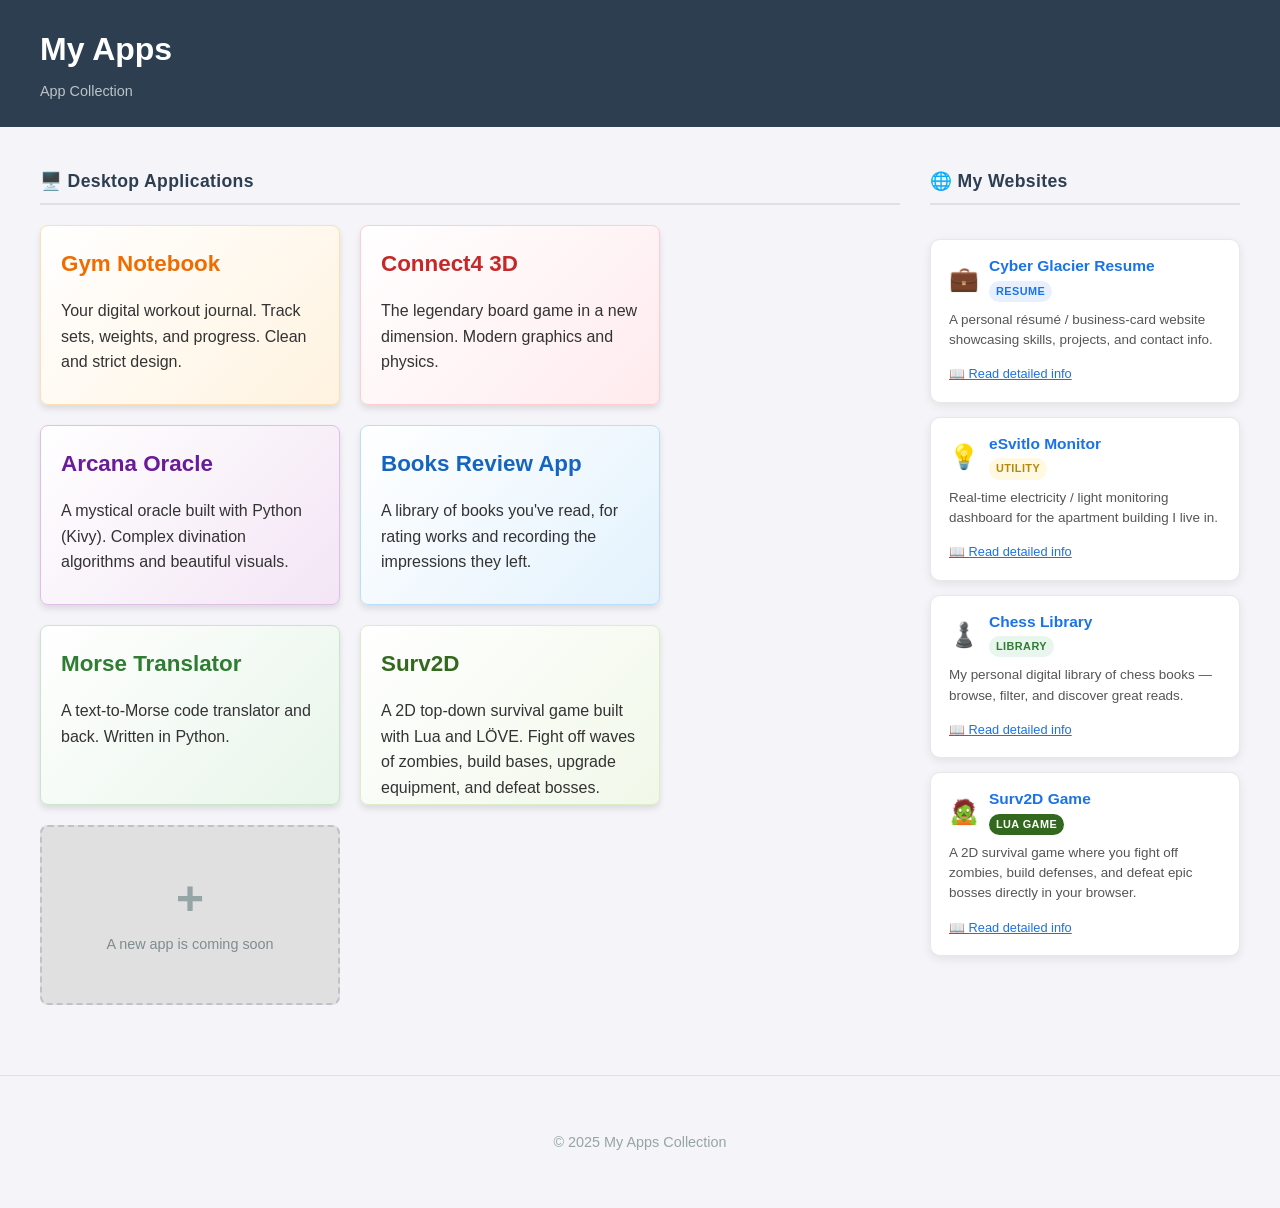
==== commit 07e086bb: "surv2d added" ====
--- a/index.html
+++ b/index.html
@@ -49,6 +49,11 @@
                 <a href="morse-app.html" class="app-card morse-style">
                     <h2>Morse Translator</h2>
                     <p>A text-to-Morse code translator and back. Written in Python.</p>
+                </a>
+
+                <a href="surv2d.html" class="app-card surv2d-style">
+                    <h2>Surv2D</h2>
+                    <p>A 2D top-down survival game built with Lua and LÖVE. Fight off waves of zombies, build bases, upgrade equipment, and defeat bosses.</p>
                 </a>
 
                 <div class="app-card placeholder">
@@ -105,6 +110,19 @@
                 <p class="site-desc">My personal digital library of chess books — browse, filter, and discover great
                     reads.</p>
                 <button class="read-more-btn" onclick="openSiteModal('chess')">📖 Read detailed info</button>
+            </div>
+
+            <!-- Site 4: Surv2D Game -->
+            <div class="site-card">
+                <div class="site-card-header">
+                    <span class="site-icon">🧟</span>
+                    <div>
+                        <a href="https://den-dragonio.github.io/surv2d/" target="_blank" class="site-link">Surv2D Game</a>
+                        <span class="site-badge" style="background-color: #33691e; color: white;">Lua Game</span>
+                    </div>
+                </div>
+                <p class="site-desc">A 2D survival game where you fight off zombies, build defenses, and defeat epic bosses directly in your browser.</p>
+                <button class="read-more-btn" onclick="openSiteModal('surv2d')">📖 Read detailed info</button>
             </div>
 
         </aside>
@@ -514,6 +532,114 @@
 
             <a href="https://chess-lib.onrender.com/" target="_blank" class="site-modal-btn chess-btn">🔗 Visit
                 Website</a>
+        </div>
+    </div>
+
+    <!-- Modal: Surv2D -->
+    <div id="modal-surv2d" class="site-modal-overlay" onclick="closeSiteModal(event, 'modal-surv2d')">
+        <div class="site-modal site-modal--wide">
+            <button class="site-modal-close" onclick="closeSiteModalBtn('modal-surv2d')">&times;</button>
+            <div class="site-modal-badge" style="background-color: #33691e; color: white;">Lua · LÖVE2D · HTML5 WebAssembly</div>
+            <h2>🧟 Surv2D — 2D Zombie Survival & Base Builder</h2>
+            <a href="https://den-dragonio.github.io/surv2d/" target="_blank"
+                class="site-modal-url">den-dragonio.github.io/surv2d</a>
+
+            <!-- Overview -->
+            <div class="site-modal-section">
+                <h3>About the Project</h3>
+                <p>
+                    Surv2D is a retro-styled 2D top-down survival game built from scratch using the LÖVE framework in Lua.
+                    It offers high-intensity action where players fight hordes of zombies, construct defenses (walls, gates, automated turrets),
+                    forge/enchant equipment, and engage in epic boss battles.
+                    The web build compiles the Lua code to WebAssembly/WebGL using love.js to deliver zero-install gameplay directly in the browser,
+                    while maintaining full hardware-accelerated 60 FPS performance.
+                </p>
+            </div>
+
+            <!-- Tech Stack -->
+            <div class="site-modal-section">
+                <h3>⚙️ Tech Stack &amp; Architecture</h3>
+                <div class="esvitlo-stack-grid">
+                    <div class="stack-item">
+                        <span class="stack-icon">🌙</span>
+                        <div>
+                            <strong>Game Engine</strong><br>
+                            <span>LÖVE (Love2D) · Lua</span>
+                            <p>A fast, lightweight 2D gaming framework. Entire entity component system, collision mechanics, A* pathfinding, and UI are hand-coded in Lua.</p>
+                        </div>
+                    </div>
+                    <div class="stack-item">
+                        <span class="stack-icon">🕸️</span>
+                        <div>
+                            <strong>Web Platform</strong><br>
+                            <span>WebAssembly · WebGL · love.js</span>
+                            <p>Ported to the web via <code>love.js</code>, compiling the LÖVE runtime to WebAssembly and mapping canvas drawing calls directly to WebGL APIs.</p>
+                        </div>
+                    </div>
+                    <div class="stack-item">
+                        <span class="stack-icon">⚡</span>
+                        <div>
+                            <strong>Performance</strong><br>
+                            <span>Static Cache · Canvas Scaling</span>
+                            <p>Optimized asset-loading pipeline. Custom scale-independent layout ensures retro pixel-art rendering stays razor sharp at any aspect ratio.</p>
+                        </div>
+                    </div>
+                    <div class="stack-item">
+                        <span class="stack-icon">🛠️</span>
+                        <div>
+                            <strong>CI/CD &amp; Deployment</strong><br>
+                            <span>GitHub Actions · GitHub Pages</span>
+                            <p>Automated workflow bundles the project assets, packages them into a LÖVE archive, builds the HTML5 player, and deploys it straight to GitHub Pages.</p>
+                        </div>
+                    </div>
+                </div>
+            </div>
+
+            <!-- Diagrams/Screenshots carousel -->
+            <div class="site-modal-section">
+                <h3>📷 Game Screens</h3>
+                <div class="diag-carousel">
+                    <button class="diag-btn diag-prev" onclick="diagSlide('surv2d', -1)">&#10094;</button>
+                    <div class="diag-track" id="diag-surv2d">
+                        <div class="diag-slide active">
+                            <img src="img/surv2d/logo.png" alt="Surv2D Title Screen">
+                            <p class="diag-caption"><strong>1. Title Screen</strong> — Atmospheric pixel art splash screen and main menu.</p>
+                        </div>
+                        <div class="diag-slide">
+                            <img src="img/surv2d/gameplay_combat.png" alt="Surv2D Combat Gameplay">
+                            <p class="diag-caption"><strong>2. High-intensity Combat</strong> — Player defending against hordes of zombies with floating damage numbers.</p>
+                        </div>
+                        <div class="diag-slide">
+                            <img src="img/surv2d/base_defense.png" alt="Base Defense and Building">
+                            <p class="diag-caption"><strong>3. Base Fortification</strong> — Fortifying defenses with automated turrets shooting arrows, fences, and campfire healing.</p>
+                        </div>
+                        <div class="diag-slide">
+                            <img src="img/surv2d/crafting_shop.png" alt="Crafting Recipes and UI">
+                            <p class="diag-caption"><strong>4. Crafting &amp; Forge UI</strong> — Managing and crafting weapons, armor, and base structures with copper, wood, and iron.</p>
+                        </div>
+                    </div>
+                    <button class="diag-btn diag-next" onclick="diagSlide('surv2d', 1)">&#10095;</button>
+                </div>
+                <div class="diag-dots" id="dots-surv2d">
+                    <span class="diag-dot active" onclick="diagGoTo('surv2d',0)"></span>
+                    <span class="diag-dot" onclick="diagGoTo('surv2d',1)"></span>
+                    <span class="diag-dot" onclick="diagGoTo('surv2d',2)"></span>
+                    <span class="diag-dot" onclick="diagGoTo('surv2d',3)"></span>
+                </div>
+            </div>
+
+            <!-- Key Features -->
+            <div class="site-modal-section">
+                <h3>🏆 Key Features &amp; Achievements</h3>
+                <ul class="esvitlo-achievements surv2d-achievements">
+                    <li style="border-left-color: #33691e; background: #f1f8e9;"><strong>Dynamic Base Construction:</strong> Drop walls, gates, and automated crossbow turrets to secure your compound against night raids.</li>
+                    <li style="border-left-color: #33691e; background: #f1f8e9;"><strong>Complex Entity AI:</strong> Advanced A* pathfinding and flocking behavior allow zombie hordes to locate breaches, flank obstacles, and target structures.</li>
+                    <li style="border-left-color: #33691e; background: #f1f8e9;"><strong>Deep Gear RPG Progression:</strong> Forge copper/iron/mythril gear and unlock powerful stats with passive emblems (combat speed, stamina regeneration, double strike).</li>
+                    <li style="border-left-color: #33691e; background: #f1f8e9;"><strong>Cross-Platform Codebase:</strong> High performance on WebGL (browser) and absolute portability for native Windows, macOS, and Linux executables.</li>
+                </ul>
+            </div>
+
+            <a href="https://den-dragonio.github.io/surv2d/" target="_blank" class="site-modal-btn" style="background-color: #33691e; color: white;">🔗 Play in Browser</a>
         </div>
     </div>
 
--- a/style.css
+++ b/style.css
@@ -750,4 +750,32 @@
 .resume-achievements li code {
     background: #dce8ff;
     color: #1a47b8;
+}
+
+/* =============================================
+   SURV2D CARD & DETAIL STYLES
+   ============================================= */
+
+.surv2d-style {
+    background: linear-gradient(135deg, #ffffff 0%, #f1f8e9 100%);
+    border: 1px solid #dcedc8;
+}
+
+.surv2d-style:hover {
+    background: linear-gradient(135deg, #f9fbe7 0%, #dcedc8 100%);
+    transform: translateY(-5px);
+}
+
+.surv2d-style h2 {
+    color: #33691e;
+}
+
+.surv2d-badge {
+    background-color: #33691e;
+    color: white;
+}
+
+/* Surv2D detail page custom roadmap border */
+.roadmap-box-surv2d {
+    border-left: 4px solid #33691e !important;
 }
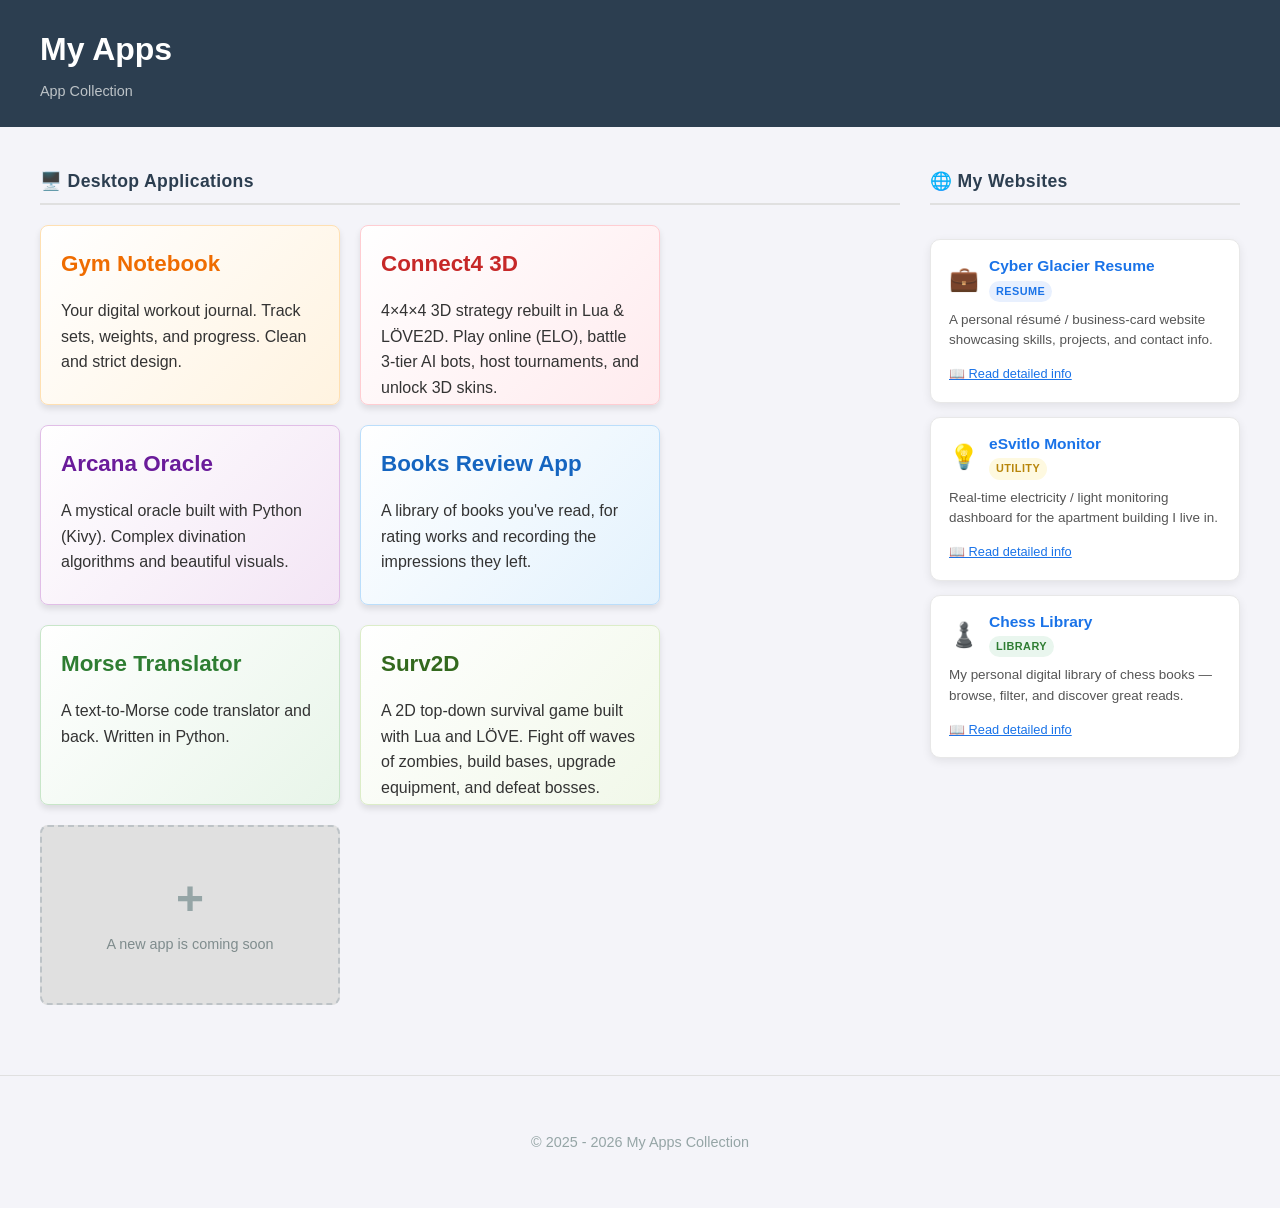
==== commit a977aa46: "connect 4 main upd. some small changes" ====
--- a/index.html
+++ b/index.html
@@ -32,7 +32,7 @@
 
                 <a href="connect4.html" class="app-card c4-style">
                     <h2>Connect4 3D</h2>
-                    <p>The legendary board game in a new dimension. Modern graphics and physics.</p>
+                    <p>4×4×4 3D strategy rebuilt in Lua &amp; LÖVE2D. Play online (ELO), battle 3-tier AI bots, host tournaments, and unlock 3D skins.</p>
                 </a>
 
                 <a href="tarot-app.html" class="app-card purple-style">
@@ -112,25 +112,12 @@
                 <button class="read-more-btn" onclick="openSiteModal('chess')">📖 Read detailed info</button>
             </div>
 
-            <!-- Site 4: Surv2D Game -->
-            <div class="site-card">
-                <div class="site-card-header">
-                    <span class="site-icon">🧟</span>
-                    <div>
-                        <a href="https://den-dragonio.github.io/surv2d/" target="_blank" class="site-link">Surv2D Game</a>
-                        <span class="site-badge" style="background-color: #33691e; color: white;">Lua Game</span>
-                    </div>
-                </div>
-                <p class="site-desc">A 2D survival game where you fight off zombies, build defenses, and defeat epic bosses directly in your browser.</p>
-                <button class="read-more-btn" onclick="openSiteModal('surv2d')">📖 Read detailed info</button>
-            </div>
-
         </aside>
 
     </main>
 
     <footer>
-        <p>&copy; 2025 My Apps Collection</p>
+        <p>&copy; 2025 - 2026 My Apps Collection</p>
     </footer>
 
     <!-- ===== MODALS ===== -->
@@ -332,32 +319,50 @@
                     <button class="diag-btn diag-prev" onclick="diagSlide('esvitlo', -1)">&#10094;</button>
                     <div class="diag-track" id="diag-esvitlo">
                         <div class="diag-slide active">
-                            <img src="img/ESVITLO/Component Diagram.png" alt="Component Diagram">
+                            <button type="button" class="diag-zoom-trigger" data-caption="2.1 Component Diagram — Decoupled, event-driven architecture of the system.">
+                                <img src="img/ESVITLO/Component Diagram.png" alt="Component Diagram">
+                                <span class="diag-zoom-badge" aria-hidden="true">🔍 Zoom</span>
+                            </button>
                             <p class="diag-caption"><strong>2.1 Component Diagram</strong> — Decoupled, event-driven
                                 architecture of the system.</p>
                         </div>
                         <div class="diag-slide">
-                            <img src="img/ESVITLO/Sequence Diagram.png" alt="Sequence Diagram">
+                            <button type="button" class="diag-zoom-trigger" data-caption="2.2 Sequence Diagram — Fault-tolerant outage detection with a 5-minute buffer against false positives.">
+                                <img src="img/ESVITLO/Sequence Diagram.png" alt="Sequence Diagram">
+                                <span class="diag-zoom-badge" aria-hidden="true">🔍 Zoom</span>
+                            </button>
                             <p class="diag-caption"><strong>2.2 Sequence Diagram</strong> — Fault-tolerant outage
                                 detection with a 5-minute buffer against false positives.</p>
                         </div>
                         <div class="diag-slide">
-                            <img src="img/ESVITLO/Deployment Diagram.png" alt="Deployment Diagram">
+                            <button type="button" class="diag-zoom-trigger" data-caption="2.3 Deployment Diagram — Distributed architecture across local hardware, cloud, and third-party APIs.">
+                                <img src="img/ESVITLO/Deployment Diagram.png" alt="Deployment Diagram">
+                                <span class="diag-zoom-badge" aria-hidden="true">🔍 Zoom</span>
+                            </button>
                             <p class="diag-caption"><strong>2.3 Deployment Diagram</strong> — Distributed architecture
                                 across local hardware, cloud, and third-party APIs.</p>
                         </div>
                         <div class="diag-slide">
-                            <img src="img/ESVITLO/State Machine Diagram.png" alt="State Machine Diagram">
+                            <button type="button" class="diag-zoom-trigger" data-caption="2.4 State Machine — Introduces a Pending Outage buffer state to eliminate false positives from ISP latency.">
+                                <img src="img/ESVITLO/State Machine Diagram.png" alt="State Machine Diagram">
+                                <span class="diag-zoom-badge" aria-hidden="true">🔍 Zoom</span>
+                            </button>
                             <p class="diag-caption"><strong>2.4 State Machine</strong> — Introduces a "Pending Outage"
                                 buffer state to eliminate false positives from ISP latency.</p>
                         </div>
                         <div class="diag-slide">
-                            <img src="img/ESVITLO/Entity-Control (Class) Diagram.png" alt="Entity-Control Diagram">
+                            <button type="button" class="diag-zoom-trigger" data-caption="2.5 Entity-Control Diagram — Firebase data structures &amp; Node.js module mapping with clear separation of concerns.">
+                                <img src="img/ESVITLO/Entity-Control (Class) Diagram.png" alt="Entity-Control Diagram">
+                                <span class="diag-zoom-badge" aria-hidden="true">🔍 Zoom</span>
+                            </button>
                             <p class="diag-caption"><strong>2.5 Entity-Control Diagram</strong> — Firebase data
                                 structures &amp; Node.js module mapping with clear separation of concerns.</p>
                         </div>
                         <div class="diag-slide">
-                            <img src="img/ESVITLO/Activity Diagram.png" alt="Activity Diagram">
+                            <button type="button" class="diag-zoom-trigger" data-caption="2.6 Activity Diagram — Backend monitoring loop: fetch heartbeat → calculate delta → log history → dispatch Telegram alerts.">
+                                <img src="img/ESVITLO/Activity Diagram.png" alt="Activity Diagram">
+                                <span class="diag-zoom-badge" aria-hidden="true">🔍 Zoom</span>
+                            </button>
                             <p class="diag-caption"><strong>2.6 Activity Diagram</strong> — Backend monitoring loop:
                                 fetch heartbeat → calculate delta → log history → dispatch Telegram alerts.</p>
                         </div>
@@ -496,13 +501,19 @@
                     <button class="diag-btn diag-prev" onclick="diagSlide('chess', -1)">&#10094;</button>
                     <div class="diag-track" id="diag-chess">
                         <div class="diag-slide active">
-                            <img src="img/chess-lib/System Architecture Diagram.png" alt="System Architecture Diagram">
+                            <button type="button" class="diag-zoom-trigger" data-caption="1. System Architecture Diagram — How GitHub, Render, and Firebase interact within the project.">
+                                <img src="img/chess-lib/System Architecture Diagram.png" alt="System Architecture Diagram">
+                                <span class="diag-zoom-badge" aria-hidden="true">🔍 Zoom</span>
+                            </button>
                             <p class="diag-caption"><strong>1. System Architecture Diagram</strong> — How GitHub,
                                 Render, and Firebase interact within the project.</p>
                         </div>
                         <div class="diag-slide">
-                            <img src="img/chess-lib/News Update Sequence Diagram.png"
-                                alt="News Update Sequence Diagram">
+                            <button type="button" class="diag-zoom-trigger" data-caption="2. News Update Sequence Diagram — How adding a new chess section propagates from admin to end user in real time.">
+                                <img src="img/chess-lib/News Update Sequence Diagram.png"
+                                    alt="News Update Sequence Diagram">
+                                <span class="diag-zoom-badge" aria-hidden="true">🔍 Zoom</span>
+                            </button>
                             <p class="diag-caption"><strong>2. News Update Sequence Diagram</strong> — How adding a new
                                 chess section (e.g., "VGD") propagates from admin to end user in real time.</p>
                         </div>
@@ -535,116 +546,80 @@
         </div>
     </div>
 
-    <!-- Modal: Surv2D -->
-    <div id="modal-surv2d" class="site-modal-overlay" onclick="closeSiteModal(event, 'modal-surv2d')">
-        <div class="site-modal site-modal--wide">
-            <button class="site-modal-close" onclick="closeSiteModalBtn('modal-surv2d')">&times;</button>
-            <div class="site-modal-badge" style="background-color: #33691e; color: white;">Lua · LÖVE2D · HTML5 WebAssembly</div>
-            <h2>🧟 Surv2D — 2D Zombie Survival & Base Builder</h2>
-            <a href="https://den-dragonio.github.io/surv2d/" target="_blank"
-                class="site-modal-url">den-dragonio.github.io/surv2d</a>
-
-            <!-- Overview -->
-            <div class="site-modal-section">
-                <h3>About the Project</h3>
-                <p>
-                    Surv2D is a retro-styled 2D top-down survival game built from scratch using the LÖVE framework in Lua.
-                    It offers high-intensity action where players fight hordes of zombies, construct defenses (walls, gates, automated turrets),
-                    forge/enchant equipment, and engage in epic boss battles.
-                    The web build compiles the Lua code to WebAssembly/WebGL using love.js to deliver zero-install gameplay directly in the browser,
-                    while maintaining full hardware-accelerated 60 FPS performance.
-                </p>
-            </div>
-
-            <!-- Tech Stack -->
-            <div class="site-modal-section">
-                <h3>⚙️ Tech Stack &amp; Architecture</h3>
-                <div class="esvitlo-stack-grid">
-                    <div class="stack-item">
-                        <span class="stack-icon">🌙</span>
-                        <div>
-                            <strong>Game Engine</strong><br>
-                            <span>LÖVE (Love2D) · Lua</span>
-                            <p>A fast, lightweight 2D gaming framework. Entire entity component system, collision mechanics, A* pathfinding, and UI are hand-coded in Lua.</p>
-                        </div>
-                    </div>
-                    <div class="stack-item">
-                        <span class="stack-icon">🕸️</span>
-                        <div>
-                            <strong>Web Platform</strong><br>
-                            <span>WebAssembly · WebGL · love.js</span>
-                            <p>Ported to the web via <code>love.js</code>, compiling the LÖVE runtime to WebAssembly and mapping canvas drawing calls directly to WebGL APIs.</p>
-                        </div>
-                    </div>
-                    <div class="stack-item">
-                        <span class="stack-icon">⚡</span>
-                        <div>
-                            <strong>Performance</strong><br>
-                            <span>Static Cache · Canvas Scaling</span>
-                            <p>Optimized asset-loading pipeline. Custom scale-independent layout ensures retro pixel-art rendering stays razor sharp at any aspect ratio.</p>
-                        </div>
-                    </div>
-                    <div class="stack-item">
-                        <span class="stack-icon">🛠️</span>
-                        <div>
-                            <strong>CI/CD &amp; Deployment</strong><br>
-                            <span>GitHub Actions · GitHub Pages</span>
-                            <p>Automated workflow bundles the project assets, packages them into a LÖVE archive, builds the HTML5 player, and deploys it straight to GitHub Pages.</p>
-                        </div>
-                    </div>
-                </div>
-            </div>
-
-            <!-- Diagrams/Screenshots carousel -->
-            <div class="site-modal-section">
-                <h3>📷 Game Screens</h3>
-                <div class="diag-carousel">
-                    <button class="diag-btn diag-prev" onclick="diagSlide('surv2d', -1)">&#10094;</button>
-                    <div class="diag-track" id="diag-surv2d">
-                        <div class="diag-slide active">
-                            <img src="img/surv2d/logo.png" alt="Surv2D Title Screen">
-                            <p class="diag-caption"><strong>1. Title Screen</strong> — Atmospheric pixel art splash screen and main menu.</p>
-                        </div>
-                        <div class="diag-slide">
-                            <img src="img/surv2d/gameplay_combat.png" alt="Surv2D Combat Gameplay">
-                            <p class="diag-caption"><strong>2. High-intensity Combat</strong> — Player defending against hordes of zombies with floating damage numbers.</p>
-                        </div>
-                        <div class="diag-slide">
-                            <img src="img/surv2d/base_defense.png" alt="Base Defense and Building">
-                            <p class="diag-caption"><strong>3. Base Fortification</strong> — Fortifying defenses with automated turrets shooting arrows, fences, and campfire healing.</p>
-                        </div>
-                        <div class="diag-slide">
-                            <img src="img/surv2d/crafting_shop.png" alt="Crafting Recipes and UI">
-                            <p class="diag-caption"><strong>4. Crafting &amp; Forge UI</strong> — Managing and crafting weapons, armor, and base structures with copper, wood, and iron.</p>
-                        </div>
-                    </div>
-                    <button class="diag-btn diag-next" onclick="diagSlide('surv2d', 1)">&#10095;</button>
-                </div>
-                <div class="diag-dots" id="dots-surv2d">
-                    <span class="diag-dot active" onclick="diagGoTo('surv2d',0)"></span>
-                    <span class="diag-dot" onclick="diagGoTo('surv2d',1)"></span>
-                    <span class="diag-dot" onclick="diagGoTo('surv2d',2)"></span>
-                    <span class="diag-dot" onclick="diagGoTo('surv2d',3)"></span>
-                </div>
-            </div>
-
-            <!-- Key Features -->
-            <div class="site-modal-section">
-                <h3>🏆 Key Features &amp; Achievements</h3>
-                <ul class="esvitlo-achievements surv2d-achievements">
-                    <li style="border-left-color: #33691e; background: #f1f8e9;"><strong>Dynamic Base Construction:</strong> Drop walls, gates, and automated crossbow turrets to secure your compound against night raids.</li>
-                    <li style="border-left-color: #33691e; background: #f1f8e9;"><strong>Complex Entity AI:</strong> Advanced A* pathfinding and flocking behavior allow zombie hordes to locate breaches, flank obstacles, and target structures.</li>
-                    <li style="border-left-color: #33691e; background: #f1f8e9;"><strong>Deep Gear RPG Progression:</strong> Forge copper/iron/mythril gear and unlock powerful stats with passive emblems (combat speed, stamina regeneration, double strike).</li>
-                    <li style="border-left-color: #33691e; background: #f1f8e9;"><strong>Cross-Platform Codebase:</strong> High performance on WebGL (browser) and absolute portability for native Windows, macOS, and Linux executables.</li>
-                </ul>
-            </div>
-
-            <a href="https://den-dragonio.github.io/surv2d/" target="_blank" class="site-modal-btn" style="background-color: #33691e; color: white;">🔗 Play in Browser</a>
+    <dialog id="siteImageLightbox" class="site-lightbox" closedby="any" aria-labelledby="siteLightboxCaption">
+        <div class="site-lightbox-toolbar">
+            <p id="siteLightboxCaption" class="site-lightbox-caption">Diagram preview</p>
+            <div class="site-lightbox-actions">
+                <button type="button" id="siteLightboxZoomBtn" class="site-lightbox-btn">🔍 Full Size (1:1)</button>
+                <button type="button" id="siteLightboxCloseBtn" class="site-lightbox-btn" command="close" commandfor="siteImageLightbox" autofocus>Close (Esc)</button>
+            </div>
         </div>
-    </div>
+        <div id="siteLightboxStage" class="site-lightbox-stage">
+            <img id="siteLightboxImg" class="site-lightbox-img" src="[data-uri]" alt="">
+        </div>
+    </dialog>
 
     <script src="script.js"></script>
     <script>
+        const siteLightbox = document.getElementById('siteImageLightbox');
+        const siteLightboxImg = document.getElementById('siteLightboxImg');
+        const siteLightboxCaption = document.getElementById('siteLightboxCaption');
+        const siteLightboxStage = document.getElementById('siteLightboxStage');
+        const siteLightboxZoomBtn = document.getElementById('siteLightboxZoomBtn');
+        const siteLightboxCloseBtn = document.getElementById('siteLightboxCloseBtn');
+
+        function setLightboxZoom(zoomed) {
+            siteLightboxStage.classList.toggle('is-zoomed', zoomed);
+            siteLightboxZoomBtn.textContent = zoomed ? '📐 Fit to Screen' : '🔍 Full Size (1:1)';
+        }
+
+        document.querySelectorAll('.diag-zoom-trigger').forEach(function (trigger) {
+            trigger.addEventListener('click', function () {
+                const img = trigger.querySelector('img');
+                if (!img) return;
+                siteLightboxImg.src = img.currentSrc || img.src;
+                siteLightboxImg.alt = img.alt;
+                siteLightboxCaption.textContent = trigger.dataset.caption || img.alt || 'Diagram preview';
+                setLightboxZoom(false);
+                siteLightbox.showModal();
+            });
+        });
+
+        siteLightboxZoomBtn.addEventListener('click', function () {
+            setLightboxZoom(!siteLightboxStage.classList.contains('is-zoomed'));
+        });
+
+        siteLightboxImg.addEventListener('click', function () {
+            setLightboxZoom(!siteLightboxStage.classList.contains('is-zoomed'));
+        });
+
+        if (!('commandForElement' in HTMLButtonElement.prototype)) {
+            siteLightboxCloseBtn.addEventListener('click', function () {
+                siteLightbox.close();
+            });
+        }
+
+        if (!('closedBy' in HTMLDialogElement.prototype)) {
+            const outside = function (e) {
+                const r = siteLightbox.getBoundingClientRect();
+                return e.clientX < r.left || e.clientX > r.right || e.clientY < r.top || e.clientY > r.bottom;
+            };
+            let pressedOutside = false;
+            siteLightbox.addEventListener('pointerdown', function (e) {
+                pressedOutside = outside(e);
+            });
+            siteLightbox.addEventListener('pointerup', function (e) {
+                if (pressedOutside && outside(e)) {
+                    siteLightbox.close();
+                }
+            });
+        }
+
+        siteLightbox.addEventListener('close', function () {
+            siteLightbox.returnValue = '';
+            setLightboxZoom(false);
+        });
+
         function openSiteModal(id) {
             document.getElementById('modal-' + id).classList.add('active');
             document.body.style.overflow = 'hidden';
@@ -660,7 +635,7 @@
             }
         }
         document.addEventListener('keydown', function (e) {
-            if (e.key === 'Escape') {
+            if (e.key === 'Escape' && !siteLightbox.open) {
                 document.querySelectorAll('.site-modal-overlay.active').forEach(function (m) {
                     m.classList.remove('active');
                 });
--- a/style.css
+++ b/style.css
@@ -395,13 +395,97 @@
     background: #fff;
     border-radius: 14px;
     padding: 36px 40px 32px 40px;
-    max-width: 560px;
+    max-width: min(760px, 94dvw);
     width: 100%;
-    max-height: 85vh;
+    max-height: 92dvh;
     overflow-y: auto;
+    overscroll-behavior: contain;
+    scrollbar-width: none;
+    -ms-overflow-style: none;
+    container-type: scroll-state;
     position: relative;
     box-shadow: 0 20px 60px rgba(0, 0, 0, 0.25);
     animation: modalIn 0.22s ease;
+}
+
+@supports not (scrollbar-width: none) {
+    .site-modal {
+        scrollbar-width: auto;
+    }
+
+    .site-modal::-webkit-scrollbar {
+        display: none;
+    }
+}
+
+.site-modal::before,
+.site-modal::after {
+    content: "";
+    display: block;
+    position: sticky;
+    block-size: 0.85rem;
+    z-index: 2;
+    pointer-events: none;
+    opacity: 0;
+    transition: opacity 0.2s ease;
+}
+
+.site-modal::before {
+    inset-block-start: -36px;
+    margin-block-end: -0.85rem;
+    background: radial-gradient(farthest-side at 50% 0, rgb(15 23 42 / 0.28), transparent);
+}
+
+.site-modal::after {
+    inset-block-end: -32px;
+    margin-block-start: -0.85rem;
+    background: radial-gradient(farthest-side at 50% 100%, rgb(15 23 42 / 0.28), transparent);
+}
+
+@container scroll-state(scrollable: block-start) {
+    .site-modal::before {
+        opacity: 1;
+    }
+}
+
+@container scroll-state(scrollable: block-end) {
+    .site-modal::after {
+        opacity: 1;
+    }
+}
+
+@supports not (container-type: scroll-state) {
+    .site-modal::before,
+    .site-modal::after {
+        animation: modalScrollShadow linear both;
+        animation-timeline: scroll();
+    }
+
+    .site-modal::before {
+        animation-range: 0 2rem;
+    }
+
+    .site-modal::after {
+        animation-direction: reverse;
+        animation-range: calc(100% - 2rem) 100%;
+    }
+}
+
+@keyframes modalScrollShadow {
+    to {
+        opacity: 1;
+    }
+}
+
+@supports not ((container-type: scroll-state) or (animation-timeline: scroll())) {
+    .site-modal {
+        background:
+            linear-gradient(#ffffff 30%, transparent) top / 100% 2.2rem no-repeat local,
+            linear-gradient(transparent, #ffffff 70%) bottom / 100% 2.2rem no-repeat local,
+            radial-gradient(farthest-side at 50% 0, rgb(15 23 42 / 0.28), transparent) top / 100% 0.85rem no-repeat scroll,
+            radial-gradient(farthest-side at 50% 100%, rgb(15 23 42 / 0.28), transparent) bottom / 100% 0.85rem no-repeat scroll,
+            #ffffff;
+    }
 }
 
 @keyframes modalIn {
@@ -420,6 +504,7 @@
     position: absolute;
     top: 14px;
     right: 16px;
+    z-index: 3;
     background: none;
     border: none;
     font-size: 1.5rem;
@@ -519,7 +604,7 @@
    ESVITLO MODAL — Wide variant
    ============================================= */
 .site-modal--wide {
-    max-width: 720px;
+    max-width: min(1040px, 94dvw);
 }
 
 /* ---- Tech Stack grid ---- */
@@ -608,10 +693,157 @@
 .diag-slide img {
     width: 100%;
     height: auto;
-    max-height: 300px;
+    max-height: 440px;
     object-fit: contain;
     padding: 8px;
     box-sizing: border-box;
+    display: block;
+    transition: transform 0.2s ease;
+}
+
+.diag-zoom-trigger {
+    position: relative;
+    display: flex;
+    align-items: center;
+    justify-content: center;
+    width: 100%;
+    padding: 0;
+    border: none;
+    background: transparent;
+    cursor: zoom-in;
+}
+
+.diag-zoom-trigger:hover img,
+.diag-zoom-trigger:focus-visible img {
+    transform: scale(1.015);
+}
+
+.diag-zoom-badge {
+    position: absolute;
+    right: 12px;
+    bottom: 12px;
+    display: inline-flex;
+    align-items: center;
+    gap: 5px;
+    padding: 6px 12px;
+    border-radius: 999px;
+    background: rgba(15, 23, 42, 0.8);
+    color: #ffffff;
+    font-size: 0.78rem;
+    font-weight: 700;
+    letter-spacing: 0.01em;
+    box-shadow: 0 2px 10px rgba(0, 0, 0, 0.25);
+    opacity: 0.88;
+    pointer-events: none;
+    transition: opacity 0.15s ease, transform 0.15s ease, background 0.15s ease;
+}
+
+.diag-zoom-trigger:hover .diag-zoom-badge,
+.diag-zoom-trigger:focus-visible .diag-zoom-badge {
+    opacity: 1;
+    background: rgba(15, 23, 42, 0.96);
+    transform: scale(1.04);
+}
+
+/* Native <dialog> Lightbox for Site Diagrams & Screens */
+dialog.site-lightbox {
+    margin: auto;
+    padding: 16px;
+    border: none;
+    border-radius: 12px;
+    background: #0f172a;
+    color: #f8fafc;
+    max-width: 96dvw;
+    max-height: 94dvh;
+    width: min(1240px, 96dvw);
+    box-shadow: 0 24px 64px rgba(0, 0, 0, 0.55);
+}
+
+dialog.site-lightbox[open] {
+    display: flex;
+    flex-direction: column;
+    gap: 12px;
+}
+
+dialog.site-lightbox:modal {
+    overscroll-behavior: contain;
+}
+
+dialog.site-lightbox::backdrop {
+    background: rgba(2, 6, 23, 0.88);
+    overflow: hidden;
+    overscroll-behavior: contain;
+}
+
+.site-lightbox-toolbar {
+    display: flex;
+    flex-wrap: wrap;
+    align-items: center;
+    justify-content: space-between;
+    gap: 10px;
+}
+
+.site-lightbox-caption {
+    font-size: 0.92rem;
+    color: #e2e8f0;
+    margin: 0;
+}
+
+.site-lightbox-actions {
+    display: flex;
+    align-items: center;
+    gap: 8px;
+}
+
+.site-lightbox-btn {
+    border: 1px solid rgba(255, 255, 255, 0.25);
+    background: rgba(30, 41, 59, 0.9);
+    color: #ffffff;
+    border-radius: 6px;
+    padding: 6px 12px;
+    font-size: 0.84rem;
+    font-weight: 700;
+    cursor: pointer;
+    transition: background 0.15s ease;
+}
+
+.site-lightbox-btn:hover {
+    background: rgba(51, 65, 85, 0.95);
+}
+
+.site-lightbox-stage {
+    overflow: auto;
+    max-height: 80dvh;
+    display: flex;
+    align-items: center;
+    justify-content: center;
+    background: #ffffff;
+    border-radius: 8px;
+    padding: 12px;
+    overscroll-behavior: contain;
+}
+
+.site-lightbox-stage.is-zoomed {
+    align-items: flex-start;
+    justify-content: flex-start;
+}
+
+.site-lightbox-img {
+    max-width: 100%;
+    max-height: 76dvh;
+    width: auto;
+    height: auto;
+    object-fit: contain;
+    cursor: zoom-in;
+    display: block;
+}
+
+.site-lightbox-stage.is-zoomed .site-lightbox-img {
+    max-width: none;
+    max-height: none;
+    width: auto;
+    height: auto;
+    cursor: zoom-out;
 }
 
 .diag-caption {
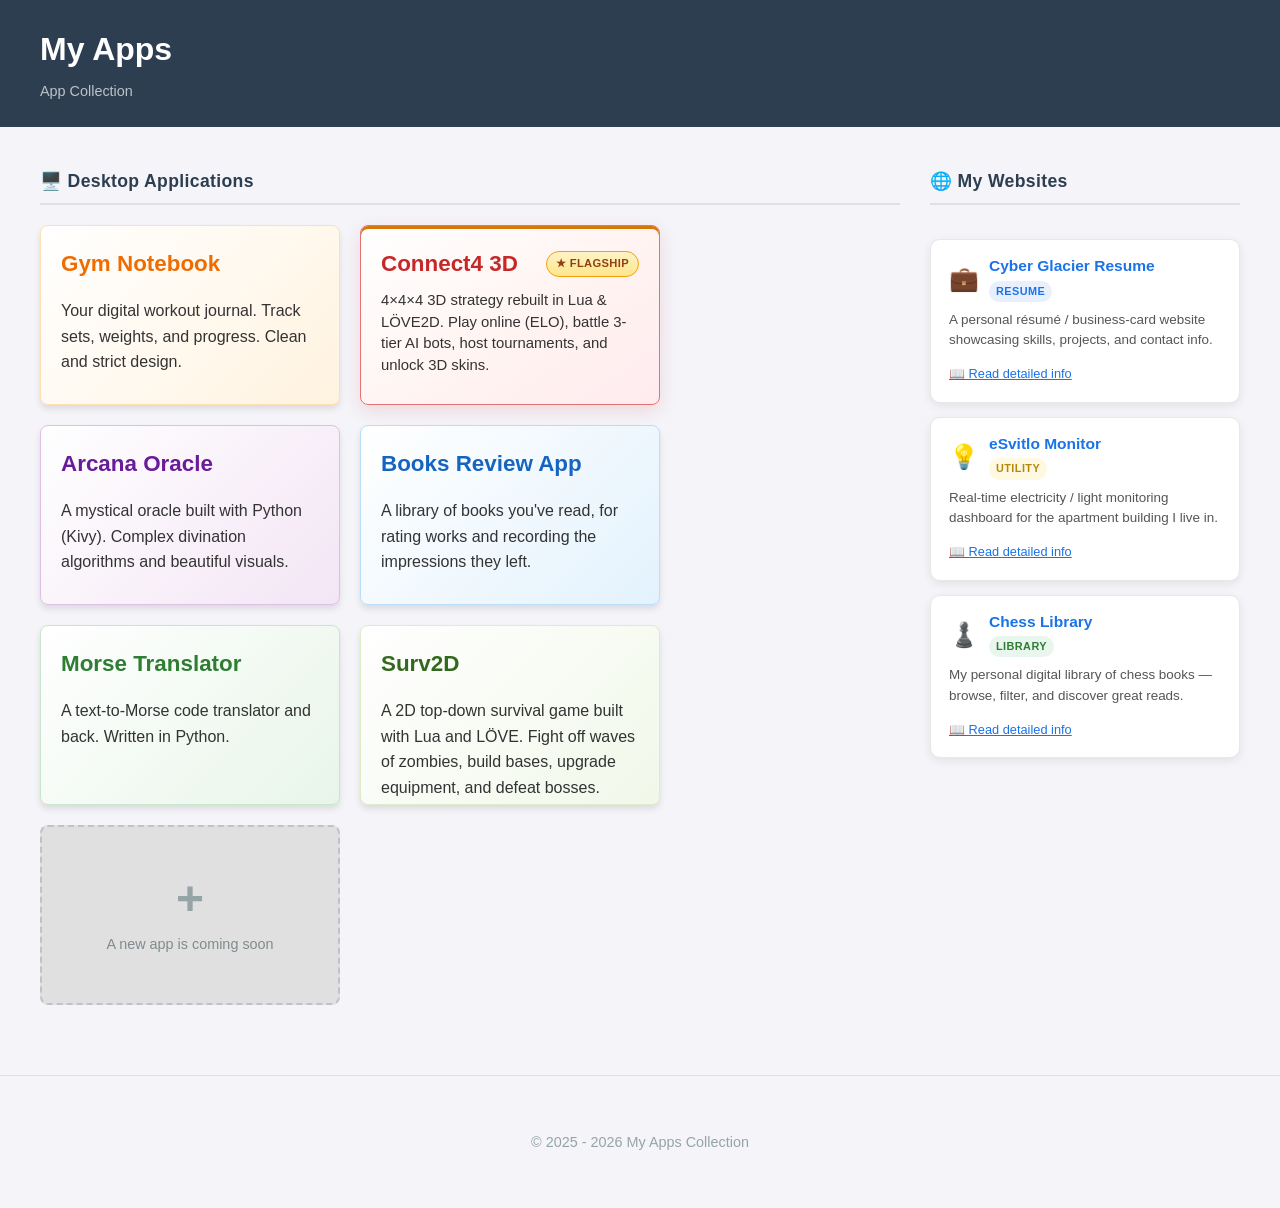
==== commit adaf11b0: "links upd" ====
--- a/index.html
+++ b/index.html
@@ -30,8 +30,11 @@
                     <p>Your digital workout journal. Track sets, weights, and progress. Clean and strict design.</p>
                 </a>
 
-                <a href="connect4.html" class="app-card c4-style">
-                    <h2>Connect4 3D</h2>
+                <a href="connect4.html" class="app-card c4-style c4-featured">
+                    <div class="c4-card-head">
+                        <h2>Connect4 3D</h2>
+                        <span class="featured-pill">★ Flagship</span>
+                    </div>
                     <p>4×4×4 3D strategy rebuilt in Lua &amp; LÖVE2D. Play online (ELO), battle 3-tier AI bots, host tournaments, and unlock 3D skins.</p>
                 </a>
 
@@ -73,7 +76,7 @@
                 <div class="site-card-header">
                     <span class="site-icon">💼</span>
                     <div>
-                        <a href="https://den-dragonio.github.io/cyber-glacier-resume/" target="_blank"
+                        <a href="https://den-dragonio.github.io/denys-draha-cv/" target="_blank"
                             class="site-link">Cyber Glacier Resume</a>
                         <span class="site-badge resume-badge">Resume</span>
                     </div>
@@ -128,8 +131,8 @@
             <button class="site-modal-close" onclick="closeSiteModalBtn('modal-resume')">&times;</button>
             <div class="site-modal-badge resume-badge">Portfolio · Vanilla Web · GitHub Pages</div>
             <h2>💼 Cyber Glacier — Interactive Personal Portfolio</h2>
-            <a href="https://den-dragonio.github.io/cyber-glacier-resume/" target="_blank"
-                class="site-modal-url">den-dragonio.github.io/cyber-glacier-resume</a>
+            <a href="https://den-dragonio.github.io/denys-draha-cv/" target="_blank"
+                class="site-modal-url">den-dragonio.github.io/denys-draha-cv</a>
 
             <!-- Overview -->
             <div class="site-modal-section">
@@ -243,7 +246,7 @@
                 </ul>
             </div>
 
-            <a href="https://den-dragonio.github.io/cyber-glacier-resume/" target="_blank"
+            <a href="https://den-dragonio.github.io/denys-draha-cv/" target="_blank"
                 class="site-modal-btn resume-btn">🔗 Visit Website</a>
         </div>
     </div>
--- a/style.css
+++ b/style.css
@@ -222,6 +222,54 @@
 .c4-style h2 {
     color: #c62828;
     /* Темно-красный заголовок */
+}
+
+.c4-featured {
+    position: relative;
+    background: linear-gradient(145deg, #ffffff 0%, #fff4f2 55%, #ffebee 100%);
+    border: 1.5px solid #e57373;
+    box-shadow: 0 6px 18px rgba(198, 40, 40, 0.13), inset 0 3px 0 #d97706;
+}
+
+.c4-featured:hover {
+    background: linear-gradient(145deg, #fffdfb 0%, #ffebee 60%, #ffcdd2 100%);
+    box-shadow: 0 12px 24px rgba(198, 40, 40, 0.2), inset 0 3px 0 #b45309;
+    transform: translateY(-5px);
+}
+
+.c4-card-head {
+    display: flex;
+    align-items: center;
+    justify-content: space-between;
+    gap: 8px;
+    margin-bottom: 8px;
+}
+
+.c4-card-head h2 {
+    margin: 0;
+}
+
+.featured-pill {
+    display: inline-flex;
+    align-items: center;
+    gap: 4px;
+    padding: 3px 9px;
+    border-radius: 999px;
+    font-size: 0.7rem;
+    font-weight: 700;
+    letter-spacing: 0.03em;
+    text-transform: uppercase;
+    color: #92400e;
+    background: linear-gradient(180deg, #fef3c7 0%, #fde68a 100%);
+    border: 1px solid #f59e0b;
+    white-space: nowrap;
+    flex-shrink: 0;
+}
+
+.c4-featured p {
+    margin: 0;
+    font-size: 0.93rem;
+    line-height: 1.45;
 }
 
 /* --- СТИЛЬ ДЛЯ СПОРТИВНОЙ КАРТОЧКИ (Gym) --- */
